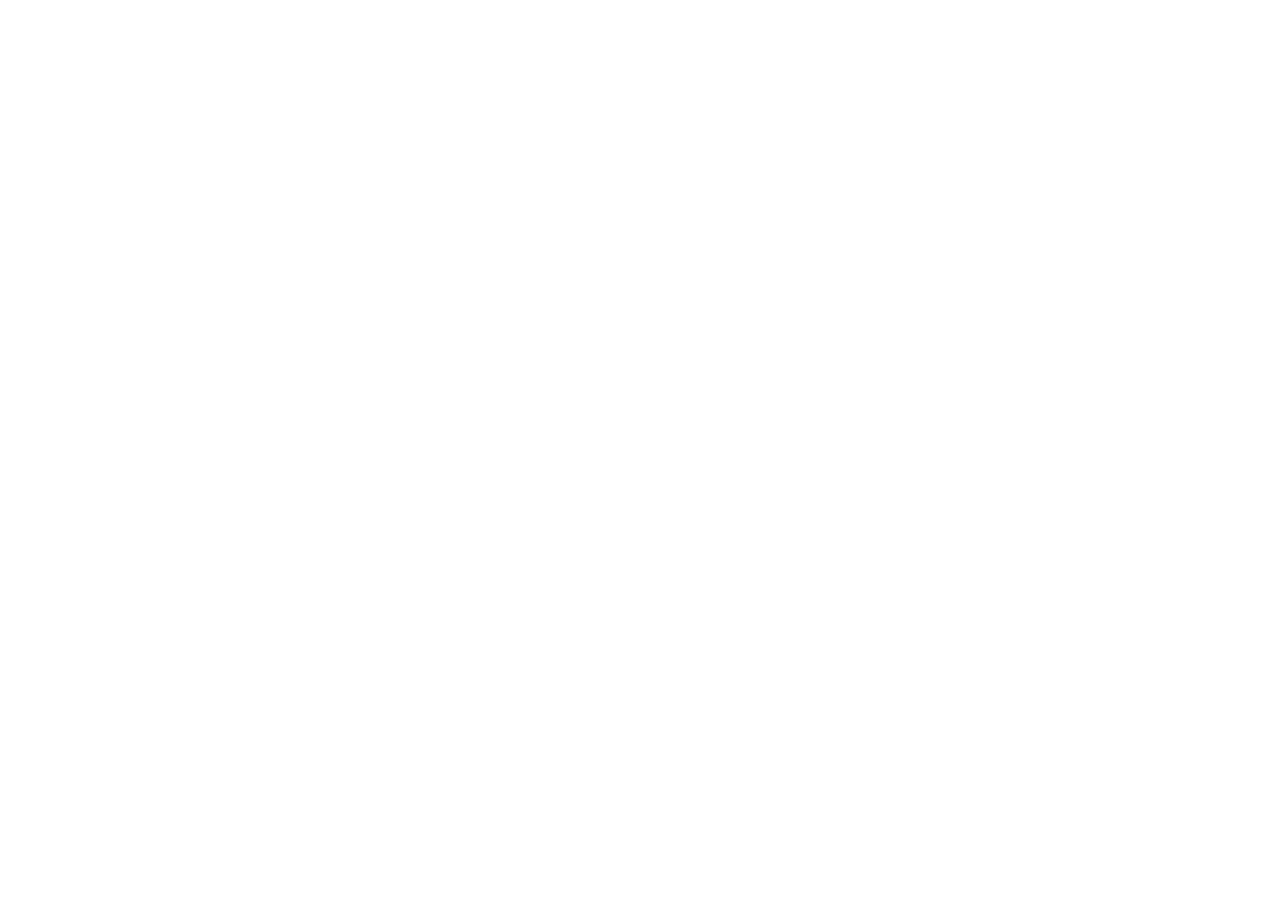
==== index.html @ 190a4e37 "add project file" ====
<!DOCTYPE html>
<html lang="en">
<head>
    <meta charset="UTF-8">
    <meta http-equiv="X-UA-Compatible" content="IE=edge">
    <meta name="viewport" content="width=device-width, initial-scale=1.0">
    <title>Home Page</title>
</head>
<body>
    
</body>
</html>
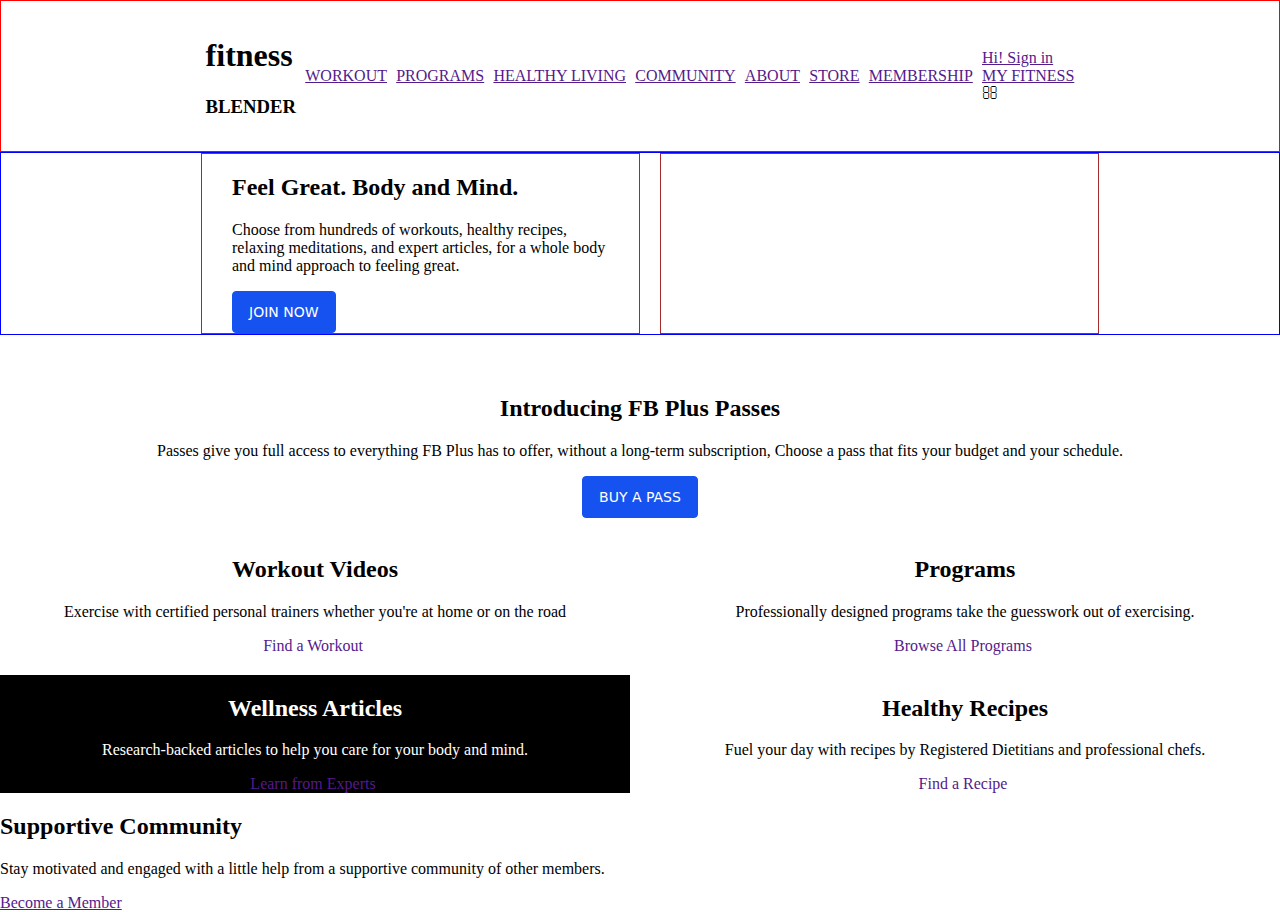
==== commit 75d17613: "Merge pull request #7 from prathmesh49/day2" ====
--- a/index.html
+++ b/index.html
@@ -4,9 +4,115 @@
     <meta charset="UTF-8">
     <meta http-equiv="X-UA-Compatible" content="IE=edge">
     <meta name="viewport" content="width=device-width, initial-scale=1.0">
-    <title>Home Page</title>
+    <title>Document</title>
+    <link rel="stylesheet" href="./Styles/all.css">
+
+    <link rel="stylesheet" href="./Styles/navbar.css">
+    <link rel="stylesheet" href="./Styles/index.css">
+    
 </head>
 <body>
-    
+    <!-- navigation bar  -->
+    <div id="navbar">
+        <div id="brand-heading">
+            <h1>fitness</h1>
+            <h3>BLENDER</h3>
+        </div>
+        <div> <a href="">WORKOUT</a></div>
+        <div> <a href="">PROGRAMS</a></div>
+        <div> <a href="">HEALTHY LIVING</a></div>
+        <div> <a href="">COMMUNITY</a></div>
+        <div> <a href="">ABOUT</a></div>
+        <div> <a href="">STORE</a></div>
+        <div> <a href="">MEMBERSHIP</a></div>
+        <div>
+            <div> 
+                <a href="">Hi! Sign in</a> <br>
+                <a href="">MY FITNESS</a>
+            </div>
+            <div>
+                <i class="fa-regular fa-magnifying-glass"></i>
+            </div>
+        </div>
+        
+    </div>
+    <!-- discription bar -->
+
+    <!-- join banner -->
+    <div id="join-banner">
+        <div>
+            <h2>Feel Great.
+                Body and Mind.
+                </h2>
+            <p>Choose from hundreds of workouts, healthy
+                recipes, relaxing meditations, and expert articles, 
+                for a whole body and mind approach to feeling great.
+            </p>
+            <button class="button-26" role="button">JOIN NOW</button>
+        </div>
+        <div>
+            <img src="https://cloudfront.fitnessblender.com/assets/img/homepage/team-1440.webp" alt="">
+        </div>
+
+    </div>
+
+    <!-- fb plus pases    -->
+    <div id="fb-pass">
+        <h2>Introducing FB Plus Passes</h2>
+        <p>Passes give you full access to everything FB Plus has to offer,
+             without a long-term subscription,
+             Choose a pass that fits your budget and your schedule.</p>
+        <div>
+            <button class="button-26">BUY A PASS</button>
+        </div>
+        <div>
+        <img src="https://cloudfront.fitnessblender.com/assets/img/homepage/passes-720.webp" alt="">
+
+        </div>
+    </div>
+
+    <!-- mid cards -->
+    <div id="mid-cards">
+        <div>
+            <h2>Workout Videos</h2>
+            <p>Exercise with certified personal trainers whether you're
+                at home or on the road</p>
+            <a href="">Find a Workout </a>
+            <img src="https://cloudfront.fitnessblender.com/assets/img/homepage/workouts-720.webp" alt="">
+        </div>
+        <div>
+            <h2>Programs</h2>
+            <p>Professionally designed programs take the guesswork
+                out of exercising.
+                </p>
+            <a href="">Browse All Programs</a>
+            <img src="	https://cloudfront.fitnessblender.com/assets/img/homepage/programs-720.webp" alt="">
+        </div>
+        <div id="mid-black">
+            <h2>Wellness Articles</h2>
+            <p>Research-backed articles to help you care for your body and mind.</p>
+            <a href="">Learn from Experts</a>
+            <img src="https://cloudfront.fitnessblender.com/assets/img/homepage/articles-720.webp" alt="">
+        </div>
+        <div >
+            <h2>Healthy Recipes</h2>
+            <p>Fuel your day with recipes by Registered Dietitians and professional chefs.</p>
+            <a href="">Find a Recipe</a>
+            <img src="https://cloudfront.fitnessblender.com/assets/img/homepage/recipes-720.webp" alt="">
+        </div>
+        
+
+    </div>
+    <!-- mid supportive box -->
+    <div id="mid-support">
+        <h2>Supportive Community</h2>
+        <p>Stay motivated and engaged with a little help from a supportive
+            community of other members.
+            </p>
+        <a href="">Become a Member</a>
+        <img src="	https://cloudfront.fitnessblender.com/assets/img/homepage/community-2160.webp" alt="">
+
+    </div>
 </body>
-</html>+</html>
+
--- a/Styles/navbar.css
+++ b/Styles/navbar.css
@@ -0,0 +1,13 @@
+body{
+    margin: 0;
+    padding: 0;
+}
+#navbar{
+    border: 1px solid red;
+    height: 150px;
+    padding-left: 200px;
+    padding-right: 200px;
+    display: flex;
+    justify-content: space-around;
+    align-items: center;
+}--- a/Styles/index.css
+++ b/Styles/index.css
@@ -0,0 +1,100 @@
+/* join banner-------*------* */
+#join-banner{
+    border: 1px solid blue;
+    height: max-content;
+    padding-left: 200px;
+    padding-right: 200px;
+    display: grid;
+    grid-template-columns: repeat(2,50%);
+    gap: 20px;
+        
+
+
+}
+#join-banner>div{
+ padding-left: 30px;
+ padding-right: 30px;
+ border: 1px solid brown;
+}
+img{
+    width: 100%;
+}
+.button-26 {
+    appearance: button;
+    background-color: #1652F0;
+    border: 1px solid #1652F0;
+    border-radius: 4px;
+    box-sizing: border-box;
+    color: #FFFFFF;
+    cursor: pointer;
+    font-family: Graphik,-apple-system,system-ui,"Segoe UI",Roboto,Oxygen,Ubuntu,Cantarell,"Fira Sans","Droid Sans","Helvetica Neue",sans-serif;
+    font-size: 14px;
+    line-height: 1.15;
+    overflow: visible;
+    padding: 12px 16px;
+    position: relative;
+    text-align: center;
+    text-transform: none;
+    transition: all 80ms ease-in-out;
+    user-select: none;
+    -webkit-user-select: none;
+    touch-action: manipulation;
+    width: fit-content;
+  }
+  
+  .button-26:disabled {
+    opacity: .5;
+  }
+  
+  .button-26:focus {
+    outline: 0;
+  }
+  
+  .button-26:hover {
+    background-color: #0A46E4;
+    border-color: #0A46E4;
+  }
+  
+  .button-26:active {
+    background-color: #0039D7;
+    border-color: #0039D7;
+  }
+
+  /* fb plus pases                */
+  #fb-pass>div+div{
+    width: 60%;
+    margin: auto;
+  }
+  #fb-pass>h2{
+    text-align: center;
+  }
+  #fb-pass>p{
+    text-align: center;
+  }
+ 
+  #fb-pass>div{
+    width: max-content;
+    margin: auto;
+  }
+  #fb-pass{
+    padding-top: 40px;
+  }
+  
+  /* mid cards */
+  #mid-cards{
+    display: grid;
+    grid-template-columns: repeat(2,1fr);
+    grid-template-rows: max-content;
+    text-align: center;
+    gap: 20px;
+  }
+  #mid-black{
+    background-color: black;
+    color: #ffff;
+  }
+  #mid-cards>div>a{
+    text-decoration: none;
+  }
+
+  /* mid support */
+  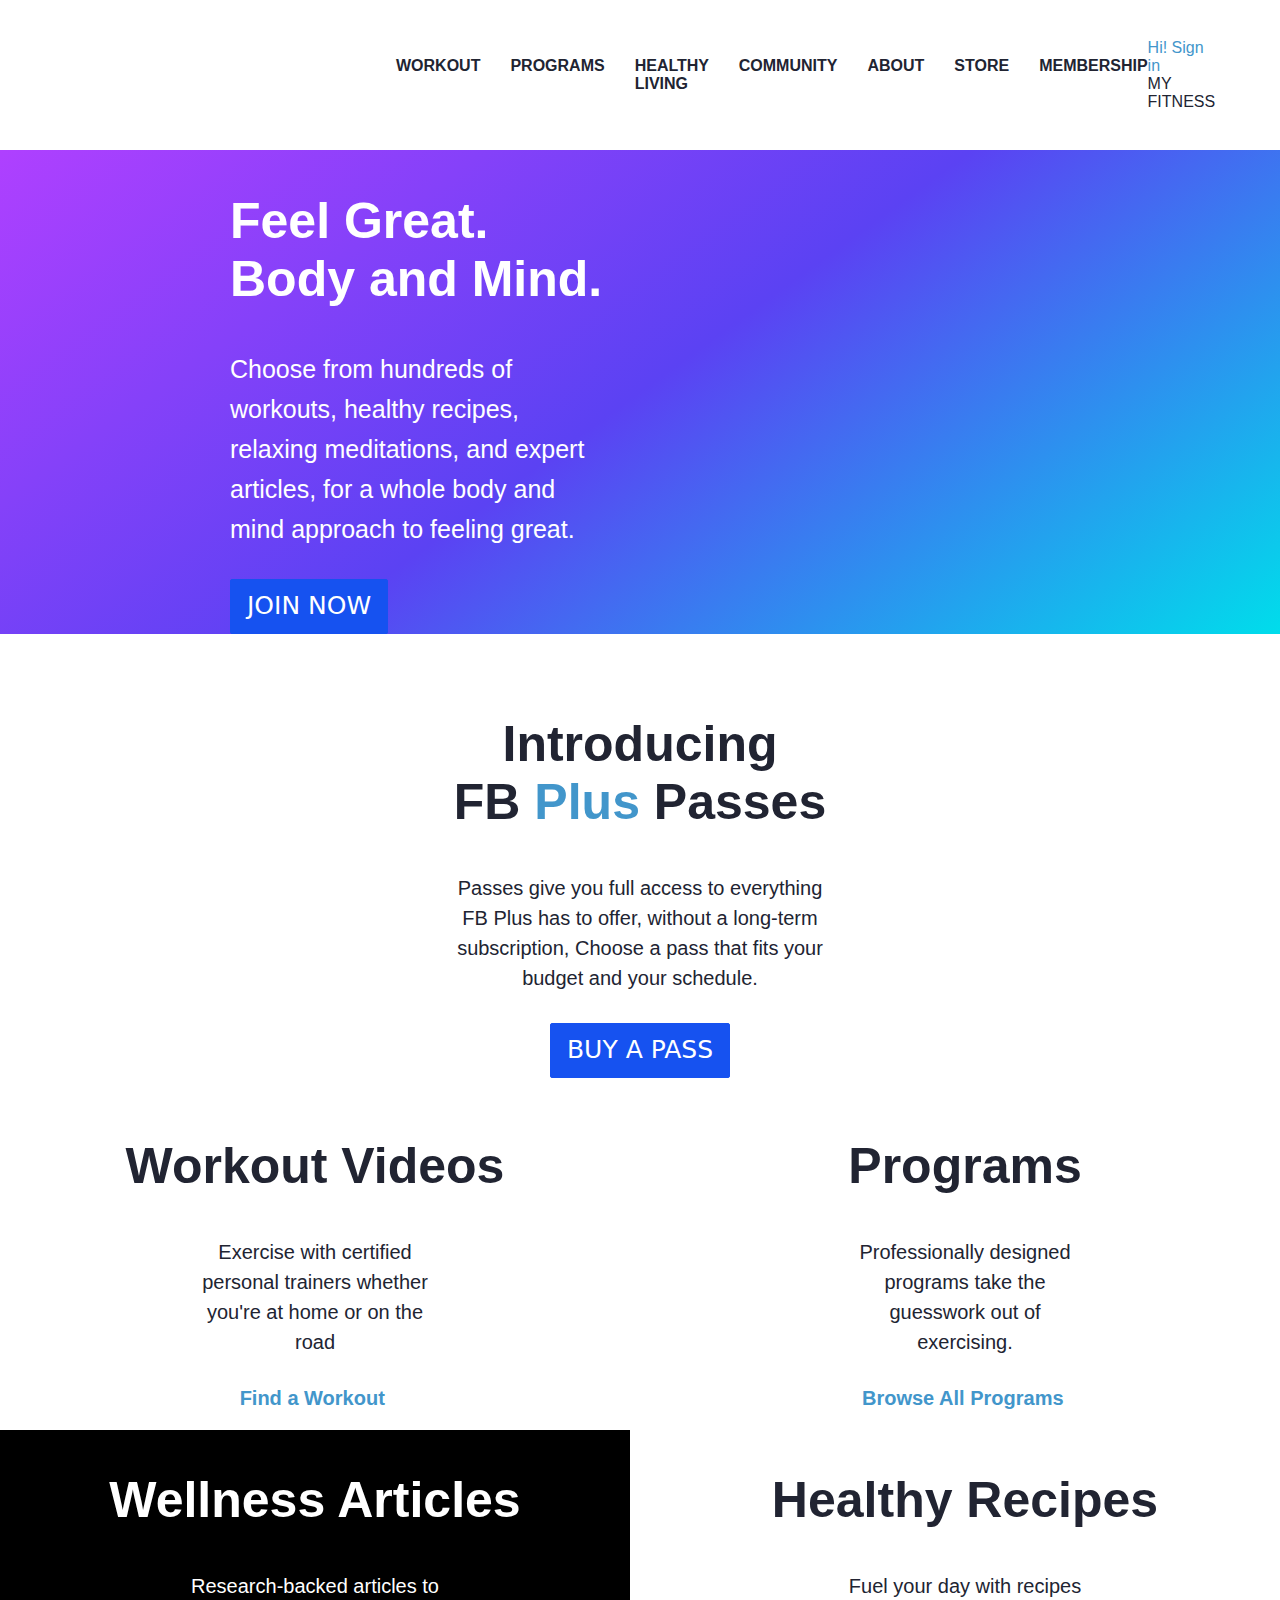
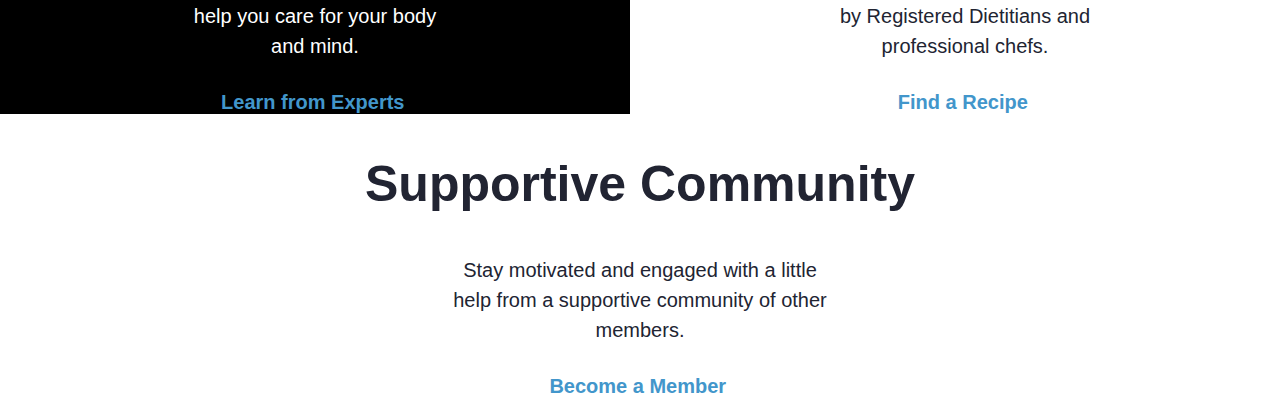
==== commit 7ba939ce: "add into day2" ====
--- a/index.html
+++ b/index.html
@@ -5,60 +5,136 @@
     <meta http-equiv="X-UA-Compatible" content="IE=edge">
     <meta name="viewport" content="width=device-width, initial-scale=1.0">
     <title>Document</title>
-    <link rel="stylesheet" href="./Styles/all.css">
-
+    <script src="https://kit.fontawesome.com/b1dda78bf2.js" crossorigin="anonymous"></script>
     <link rel="stylesheet" href="./Styles/navbar.css">
     <link rel="stylesheet" href="./Styles/index.css">
     
 </head>
 <body>
     <!-- navigation bar  -->
-    <div id="navbar">
-        <div id="brand-heading">
-            <h1>fitness</h1>
-            <h3>BLENDER</h3>
+    <header id="navbar">
+        <div id="brand">
+            <h1>
+                <a href="">fitness blender</a>
+            </h1>
         </div>
-        <div> <a href="">WORKOUT</a></div>
-        <div> <a href="">PROGRAMS</a></div>
-        <div> <a href="">HEALTHY LIVING</a></div>
-        <div> <a href="">COMMUNITY</a></div>
-        <div> <a href="">ABOUT</a></div>
-        <div> <a href="">STORE</a></div>
-        <div> <a href="">MEMBERSHIP</a></div>
-        <div>
-            <div> 
-                <a href="">Hi! Sign in</a> <br>
-                <a href="">MY FITNESS</a>
+        <ul class="">
+            <li><a href="">
+                <span>WORKOUT
+                    <i class="fa-sharp fa-solid fa-caret-down">
+                        
+                    </i>
+                    
+                </span>
+
+            </a>
+                
+            </li>
+            <li><a href="">
+                <span>PROGRAMS
+                    <i class="fa-sharp fa-solid fa-caret-down">
+                        
+                    </i>
+                    
+                </span>
+            </a>
+            </li>
+            <li><a href="">
+                <span>HEALTHY LIVING
+                    <i class="fa-sharp fa-solid fa-caret-down">
+                        
+                    </i>
+                    
+                </span>
+            </a>
+            </li>
+            <li><a href="">
+                <span>COMMUNITY
+                    <i class="fa-sharp fa-solid fa-caret-down">
+                        
+                    </i>
+                    
+                </span>
+            </a>
+            </li>
+            <li><a href="">
+                <span>ABOUT
+                    <i class="fa-sharp fa-solid fa-caret-down">
+                        
+                    </i>
+                    
+                </span>
+            </a>
+            </li>
+            <li><a href="">
+                <span>STORE
+                    <i class="fa-sharp fa-solid fa-caret-down">
+                        
+                    </i>
+                    
+                </span>
+            </a>
+            </li>
+            <li><a href="">
+                <span>MEMBERSHIP
+                    <i class="fa-sharp fa-solid fa-caret-down">
+                        
+                    </i>
+                    
+                </span>
+            </a>
+            </li>
+        </ul>
+
+        <div id="menu-controls">
+            <div class="signin">
+                <span class="hi-text">Hi! Sign in</span>
+                <span>MY FITNESS</span>
             </div>
-            <div>
-                <i class="fa-regular fa-magnifying-glass"></i>
+            <div class="search">
+                <a href="">
+                    <span>
+                        <i class="fa-sharp fa-solid fa-magnifying-glass"></i>
+                    </span>
+                </a>
             </div>
+            <div class="shop">
+                <a href="">
+                    <span>
+                        <i class="fa-sharp fa-solid fa-bag-shopping"></i> 
+                    </span>
+                </a>
+            </div>
+
         </div>
         
-    </div>
+    </header>
     <!-- discription bar -->
 
     <!-- join banner -->
     <div id="join-banner">
-        <div>
-            <h2>Feel Great.
+        <div id="joinquote" >
+            <h2 id="joinh2">Feel Great.
+                <br>
                 Body and Mind.
                 </h2>
-            <p>Choose from hundreds of workouts, healthy
+            <p id="joinp">Choose from hundreds of workouts, healthy
                 recipes, relaxing meditations, and expert articles, 
                 for a whole body and mind approach to feeling great.
             </p>
             <button class="button-26" role="button">JOIN NOW</button>
         </div>
-        <div>
+        <div class="join-img">
             <img src="https://cloudfront.fitnessblender.com/assets/img/homepage/team-1440.webp" alt="">
         </div>
 
     </div>
 
     <!-- fb plus pases    -->
-    <div id="fb-pass">
-        <h2>Introducing FB Plus Passes</h2>
+    <div class="fb-pass">
+        <h2>Introducing 
+            <br>
+            <span id="fb">FB</span> <span id="plus">Plus</span> Passes</h2>
         <p>Passes give you full access to everything FB Plus has to offer,
              without a long-term subscription,
              Choose a pass that fits your budget and your schedule.</p>
@@ -104,12 +180,12 @@
 
     </div>
     <!-- mid supportive box -->
-    <div id="mid-support">
+    <div class="mid-support">
         <h2>Supportive Community</h2>
         <p>Stay motivated and engaged with a little help from a supportive
             community of other members.
             </p>
-        <a href="">Become a Member</a>
+        <a id="mida" href="">Become a Member</a>
         <img src="	https://cloudfront.fitnessblender.com/assets/img/homepage/community-2160.webp" alt="">
 
     </div>
--- a/Styles/navbar.css
+++ b/Styles/navbar.css
@@ -1,13 +1,52 @@
 body{
     margin: 0;
+    color: #212432;
+    word-wrap: break-word;
     padding: 0;
+    font-family:"Maison Neue","Helvetica Neue",Helvetica,Arial,"Lucida Grande",sans-serif;
+
 }
 #navbar{
-    border: 1px solid red;
     height: 150px;
     padding-left: 200px;
     padding-right: 200px;
     display: flex;
     justify-content: space-around;
     align-items: center;
+    position: sticky;
+}
+#sign-up{
+    display: flex;
+    justify-content: space-around;
+}
+ul{
+    list-style: none;
+    display: flex;
+    gap: 30px;
+}
+a{
+    text-decoration: none;
+    color: #212432;
+    font-weight: bold;
+}
+#menu-controls{
+    display: flex;
+    gap: 20px;
+    align-items: center;
+}
+.signin>span{
+    display: block;
+}
+#brand >h1 a {
+  background-image: url(https://cloudfront.fitnessblender.com/assets/img/logos/fb-logo.svg);
+  width: 156px;
+  height: 45px;
+  display: block;
+  overflow-y: hidden;
+  overflow-x: hidden;
+  text-indent: -9999px;
+
+}
+.hi-text{
+    color: #4296CB;
 }--- a/Styles/index.css
+++ b/Styles/index.css
@@ -1,20 +1,36 @@
+
 /* join banner-------*------* */
 #join-banner{
-    border: 1px solid blue;
     height: max-content;
     padding-left: 200px;
     padding-right: 200px;
     display: grid;
     grid-template-columns: repeat(2,50%);
     gap: 20px;
-        
-
+    align-items: center;
+    background-image: linear-gradient(144deg,#AF40FF, #5B42F3 50%,#00DDEB);
+    color: white;
 
 }
+#joinh2{
+    text-align: left;
+}
+#joinp{
+    font-size: 45px;
+    font-family:"Maison Neue","Helvetica Neue",Helvetica,Arial,"Lucida Grande",sans-serif;
+    width: 100%;
+    text-align: left;
+}
+#joinquote>p{
+    font-size: 25px;
+    font-family:"Maison Neue","Helvetica Neue",Helvetica,Arial,"Lucida Grande",sans-serif;
+    line-height: 40px;
+}
+
 #join-banner>div{
  padding-left: 30px;
  padding-right: 30px;
- border: 1px solid brown;
+ 
 }
 img{
     width: 100%;
@@ -23,12 +39,12 @@
     appearance: button;
     background-color: #1652F0;
     border: 1px solid #1652F0;
-    border-radius: 4px;
+    border-radius: 2px;
     box-sizing: border-box;
     color: #FFFFFF;
     cursor: pointer;
     font-family: Graphik,-apple-system,system-ui,"Segoe UI",Roboto,Oxygen,Ubuntu,Cantarell,"Fira Sans","Droid Sans","Helvetica Neue",sans-serif;
-    font-size: 14px;
+    font-size: 25px;
     line-height: 1.15;
     overflow: visible;
     padding: 12px 16px;
@@ -61,23 +77,41 @@
   }
 
   /* fb plus pases                */
-  #fb-pass>div+div{
+  #fb{
+    color: #212432;
+    font-weight: bolder;
+  }
+  #plus{
+    color: #4296cb;
+    font-weight: bolder;
+
+  }
+  .fb-pass>div+div{
     width: 60%;
     margin: auto;
+    
   }
-  #fb-pass>h2{
+  h2{
     text-align: center;
+    font-size: 50px;
   }
-  #fb-pass>p{
+  p{
     text-align: center;
+    font-size: 20px;
+    width: 30%;
+    margin: auto;
+    line-height: 30px;
+    margin-bottom: 30px;
   }
  
-  #fb-pass>div{
+  .fb-pass>div{
     width: max-content;
     margin: auto;
   }
-  #fb-pass{
+  .fb-pass{
     padding-top: 40px;
+    color: #212432;
+    font-weight: 100px;
   }
   
   /* mid cards */
@@ -95,6 +129,25 @@
   #mid-cards>div>a{
     text-decoration: none;
   }
+  #mid-cards>div>h2{
+    font-size: 50px;
+  }
+  #mid-cards>div>p{
+    font-size: 20px;
+    width: 40%;
+    margin: auto;
+    margin-bottom: 30px;
+  }
+  #mid-cards>div>a{
+    font-size: 20px;
+    color: #4296CB;
 
+  }
   /* mid support */
-  + .mid-support{
+    text-align: center;
+ }
+ .mid-support>a{
+    color: #4296CB;
+    font-size: 20px;
+ }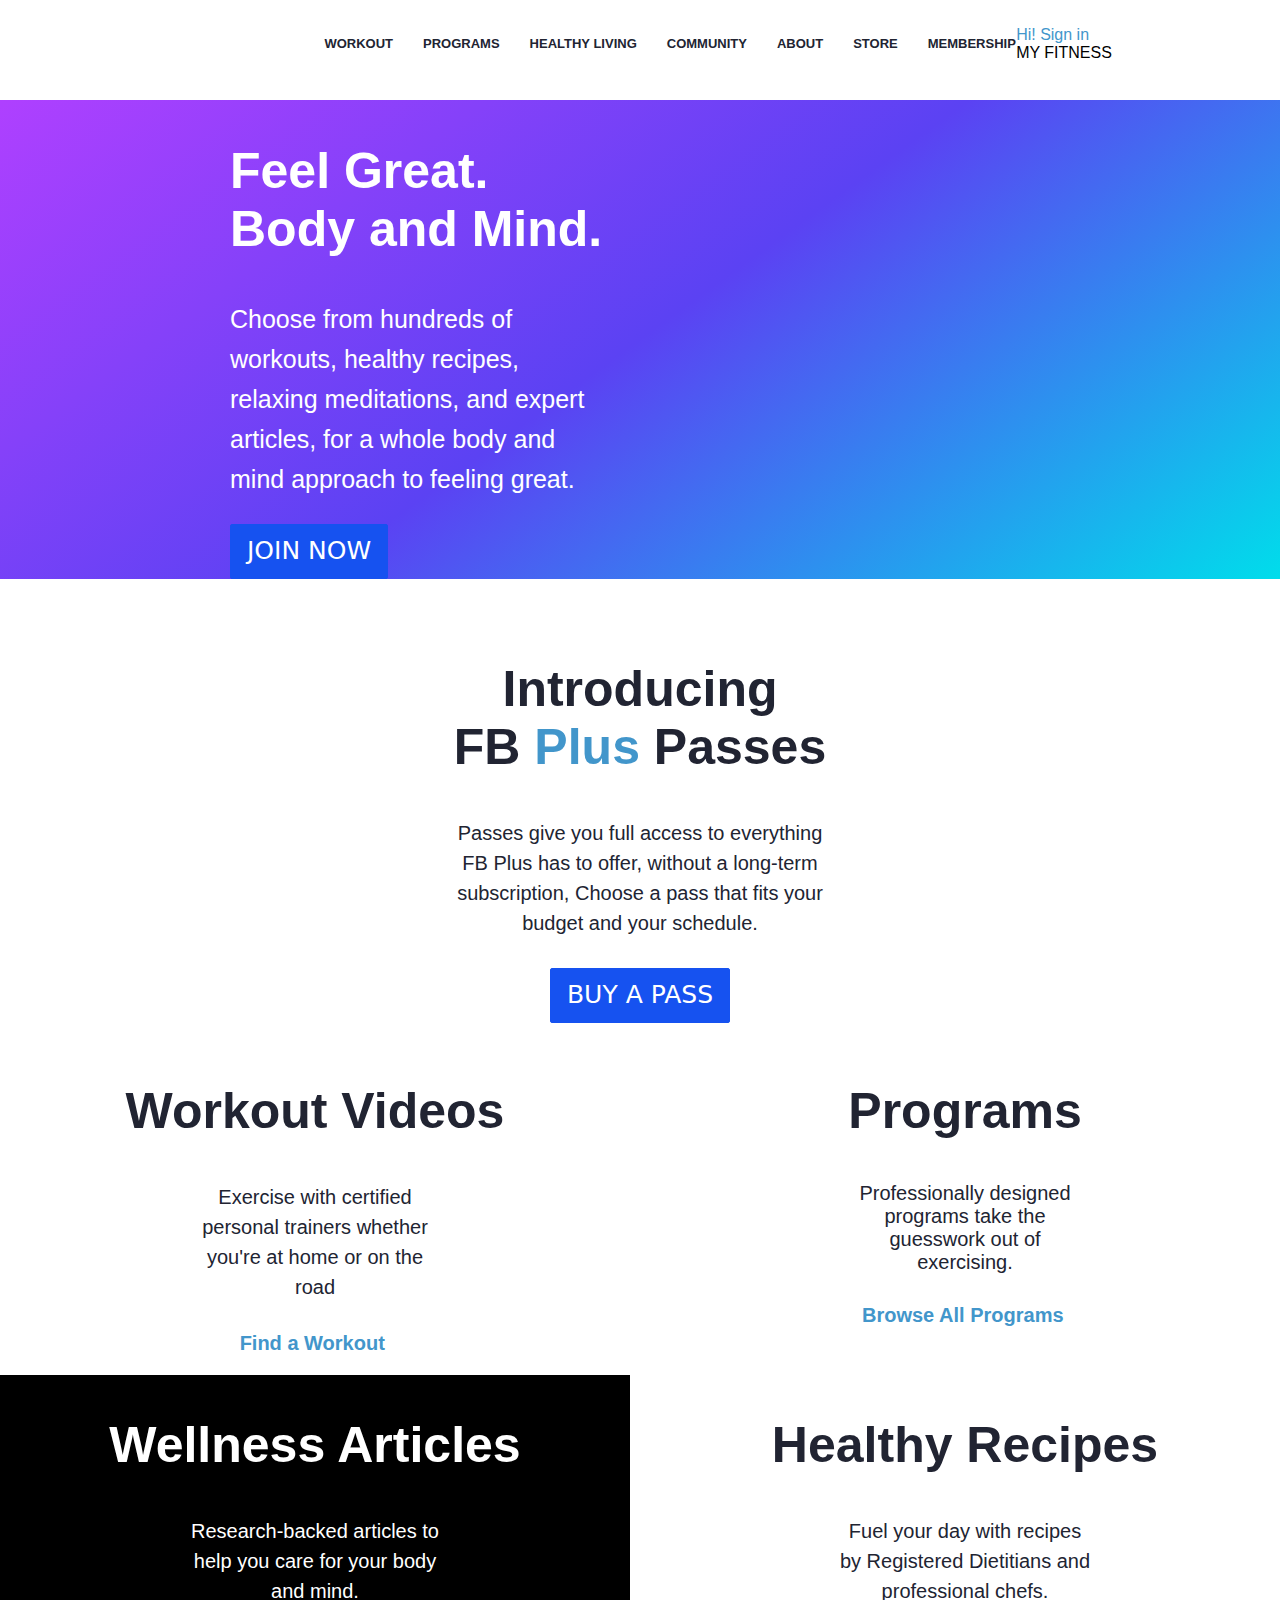
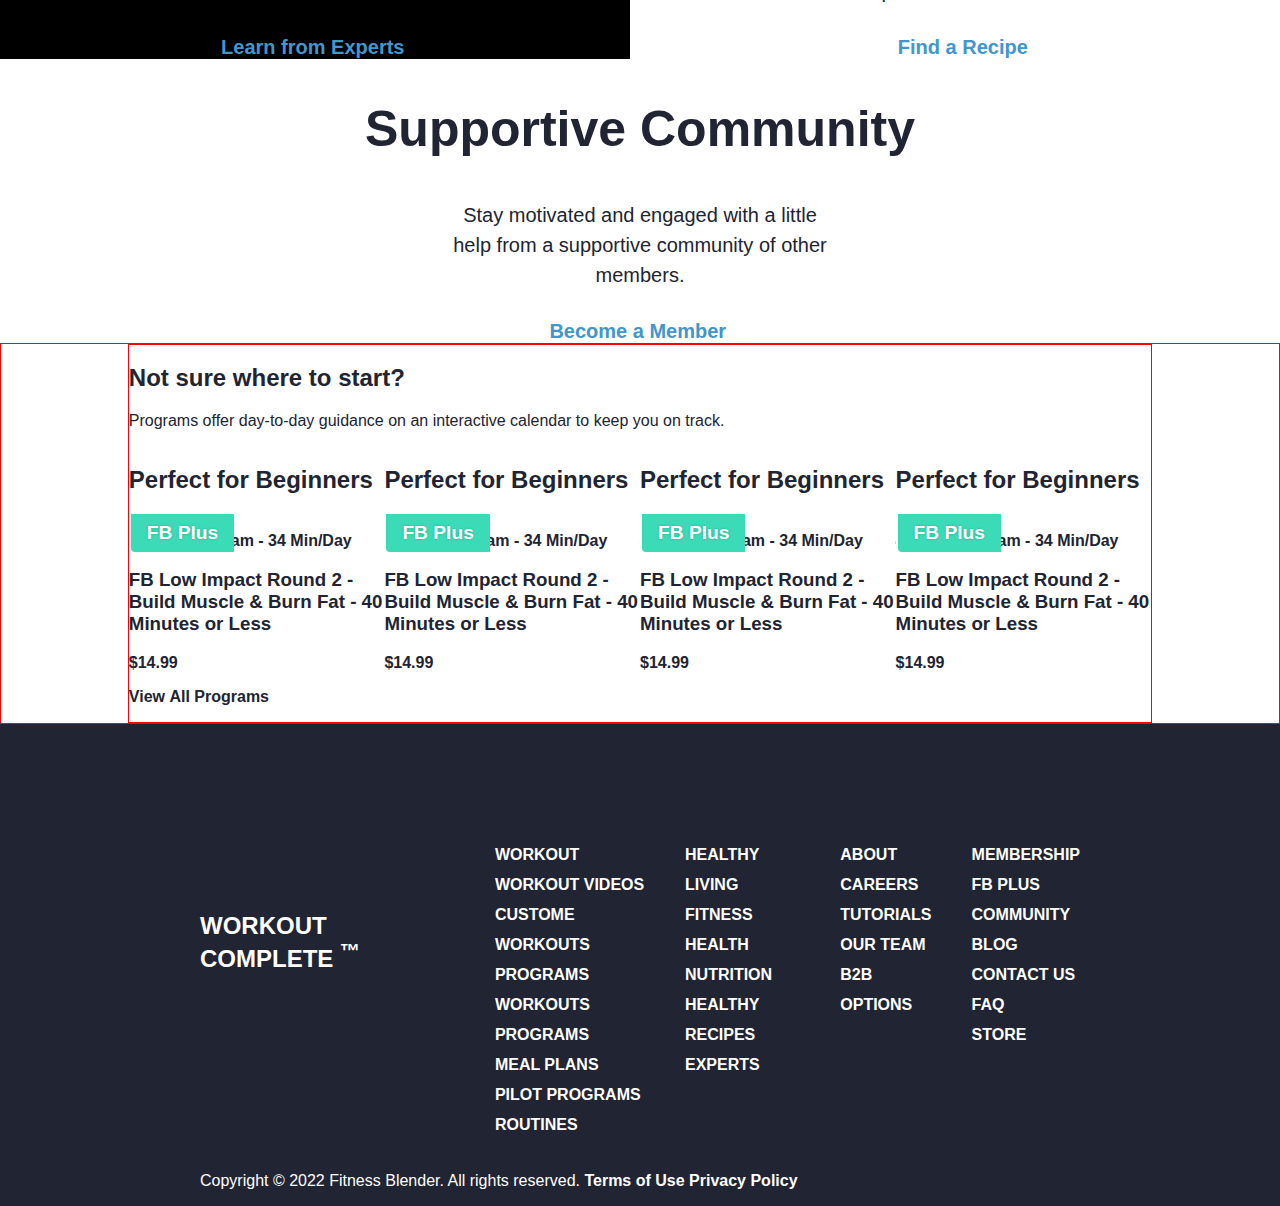
==== commit e9f5d980: "add into day3 branch" ====
--- a/index.html
+++ b/index.html
@@ -8,109 +8,88 @@
     <script src="https://kit.fontawesome.com/b1dda78bf2.js" crossorigin="anonymous"></script>
     <link rel="stylesheet" href="./Styles/navbar.css">
     <link rel="stylesheet" href="./Styles/index.css">
+    <link rel="stylesheet" href="./Styles/footer.css">
+    <script src="./Scripts/index.js"></script>
+</head>
+<body onScroll="myFunction()">
+   
+    <!-- navigation bar  -->
+    <header id="navbar" class="sticky">
+        <div class="nav_bar">
+            <div id="brand">
+                <h1>
+                    <a href="">fitness blender</a>
+                </h1>
+            </div>
+            <ul class="nav_list">
+                <li><a class="flecs" href="">
+                    <span>WORKOUT 
+                    <i class="fa-sharp fa-solid fa-caret-down"></i>
+
+                    </span>
+
+                </a>
+                    
+                </li>
+                <li><a class="flecs" href="">
+                    <span>PROGRAMS</span>
+                    <i class="fa-sharp fa-solid fa-caret-down"></i>
+
+                </a>
+                </li>
+                <li><a class="flecs" href="">
+                    <span>HEALTHY LIVING</span>
+                    <i class="fa-sharp fa-solid fa-caret-down"></i>
+                </a>
+                </li>
+                <li><a class="flecs" href="">
+                    <span>COMMUNITY</span>
+                    <i class="fa-sharp fa-solid fa-caret-down"></i>
+                </a>
+                </li>
+                <li><a class="flecs" href="">
+                    <span>ABOUT</span>
+                    <i class="fa-sharp fa-solid fa-caret-down"></i>
+                   </a>
+                </li>
+                <li><a class="flecs" href="">
+                    <span>STORE </span>
+                  <i class="fa-sharp fa-solid fa-caret-down"></i>
+                   </a>
+                </li>
+                <li><a class="flecs" href="">
+                    <span>MEMBERSHIP</span>
+                    <i class="fa-sharp fa-solid fa-caret-down"></i>
+                  </a>
+                </li>
+            </ul>
     
-</head>
-<body>
-    <!-- navigation bar  -->
-    <header id="navbar">
-        <div id="brand">
-            <h1>
-                <a href="">fitness blender</a>
-            </h1>
-        </div>
-        <ul class="">
-            <li><a href="">
-                <span>WORKOUT
-                    <i class="fa-sharp fa-solid fa-caret-down">
-                        
-                    </i>
-                    
-                </span>
-
-            </a>
-                
-            </li>
-            <li><a href="">
-                <span>PROGRAMS
-                    <i class="fa-sharp fa-solid fa-caret-down">
-                        
-                    </i>
-                    
-                </span>
-            </a>
-            </li>
-            <li><a href="">
-                <span>HEALTHY LIVING
-                    <i class="fa-sharp fa-solid fa-caret-down">
-                        
-                    </i>
-                    
-                </span>
-            </a>
-            </li>
-            <li><a href="">
-                <span>COMMUNITY
-                    <i class="fa-sharp fa-solid fa-caret-down">
-                        
-                    </i>
-                    
-                </span>
-            </a>
-            </li>
-            <li><a href="">
-                <span>ABOUT
-                    <i class="fa-sharp fa-solid fa-caret-down">
-                        
-                    </i>
-                    
-                </span>
-            </a>
-            </li>
-            <li><a href="">
-                <span>STORE
-                    <i class="fa-sharp fa-solid fa-caret-down">
-                        
-                    </i>
-                    
-                </span>
-            </a>
-            </li>
-            <li><a href="">
-                <span>MEMBERSHIP
-                    <i class="fa-sharp fa-solid fa-caret-down">
-                        
-                    </i>
-                    
-                </span>
-            </a>
-            </li>
-        </ul>
-
-        <div id="menu-controls">
-            <div class="signin">
-                <span class="hi-text">Hi! Sign in</span>
-                <span>MY FITNESS</span>
+            <div id="menu-controls">
+                <div class="signin">
+                    <span class="hi-text">Hi! Sign in</span>
+                    <span>MY FITNESS</span>
+                </div>
+                <div class="search">
+                    <a href="">
+                        <span>
+                            <i class="fa-sharp fa-solid fa-magnifying-glass"></i>
+                        </span>
+                    </a>
+                </div>
+                <div class="shop">
+                    <a href="">
+                        <span>
+                            <i class="fa-sharp fa-solid fa-bag-shopping"></i> 
+                        </span>
+                    </a>
+                </div>
+    
             </div>
-            <div class="search">
-                <a href="">
-                    <span>
-                        <i class="fa-sharp fa-solid fa-magnifying-glass"></i>
-                    </span>
-                </a>
-            </div>
-            <div class="shop">
-                <a href="">
-                    <span>
-                        <i class="fa-sharp fa-solid fa-bag-shopping"></i> 
-                    </span>
-                </a>
-            </div>
-
         </div>
         
     </header>
     <!-- discription bar -->
-
+    <div class="content">
     <!-- join banner -->
     <div id="join-banner">
         <div id="joinquote" >
@@ -132,10 +111,10 @@
 
     <!-- fb plus pases    -->
     <div class="fb-pass">
-        <h2>Introducing 
+        <h2 class="highlight-h2">Introducing 
             <br>
             <span id="fb">FB</span> <span id="plus">Plus</span> Passes</h2>
-        <p>Passes give you full access to everything FB Plus has to offer,
+        <p class="highlight-p">Passes give you full access to everything FB Plus has to offer,
              without a long-term subscription,
              Choose a pass that fits your budget and your schedule.</p>
         <div>
@@ -150,29 +129,29 @@
     <!-- mid cards -->
     <div id="mid-cards">
         <div>
-            <h2>Workout Videos</h2>
-            <p>Exercise with certified personal trainers whether you're
+            <h2 class="highlight-h2">Workout Videos</h2>
+            <p class="highlight-p">Exercise with certified personal trainers whether you're
                 at home or on the road</p>
             <a href="">Find a Workout </a>
             <img src="https://cloudfront.fitnessblender.com/assets/img/homepage/workouts-720.webp" alt="">
         </div>
         <div>
-            <h2>Programs</h2>
-            <p>Professionally designed programs take the guesswork
+            <h2 class="highlight-h2">Programs</h2>
+            <p class="highlight-phighlight-p">Professionally designed programs take the guesswork
                 out of exercising.
                 </p>
             <a href="">Browse All Programs</a>
             <img src="	https://cloudfront.fitnessblender.com/assets/img/homepage/programs-720.webp" alt="">
         </div>
         <div id="mid-black">
-            <h2>Wellness Articles</h2>
-            <p>Research-backed articles to help you care for your body and mind.</p>
+            <h2 class="highlight-h2">Wellness Articles</h2>
+            <p class="highlight-p">Research-backed articles to help you care for your body and mind.</p>
             <a href="">Learn from Experts</a>
             <img src="https://cloudfront.fitnessblender.com/assets/img/homepage/articles-720.webp" alt="">
         </div>
         <div >
-            <h2>Healthy Recipes</h2>
-            <p>Fuel your day with recipes by Registered Dietitians and professional chefs.</p>
+            <h2 class="highlight-h2">Healthy Recipes</h2>
+            <p class="highlight-p">Fuel your day with recipes by Registered Dietitians and professional chefs.</p>
             <a href="">Find a Recipe</a>
             <img src="https://cloudfront.fitnessblender.com/assets/img/homepage/recipes-720.webp" alt="">
         </div>
@@ -181,14 +160,285 @@
     </div>
     <!-- mid supportive box -->
     <div class="mid-support">
-        <h2>Supportive Community</h2>
-        <p>Stay motivated and engaged with a little help from a supportive
+        <h2 class="highlight-h2">Supportive Community</h2>
+        <p class="highlight-p">Stay motivated and engaged with a little help from a supportive
             community of other members.
             </p>
         <a id="mida" href="">Become a Member</a>
         <img src="	https://cloudfront.fitnessblender.com/assets/img/homepage/community-2160.webp" alt="">
 
     </div>
+
+    <!-- bottom cards -->
+    <section class="bottom-cards-section">
+        <div class="bottom-cards-box">
+            <h2 class="bottom-heading">
+                Not sure where to start?
+            </h2>
+            <p class="bottom-para">
+                Programs offer day-to-day guidance on an interactive calendar to keep you on track.
+            </p>
+            <div class="bottom-cards">
+                <div class="card">
+                    <h2 class="catogary">Perfect for Beginners</h2>
+                   <div class="containt-items">
+                    <a class="contents" href="">
+                    <div class="exclusive-item">FB Plus</div>
+                        <div class="content-info">
+                            <div class="content-thumnail">
+                                <img src="https://d18zdz9g6n5za7.cloudfront.net/plan/320/320-o_31_fb-low-impact-round-2-fat-loss-program-40-minutes-or-less.jpg" alt="">
+                            </div>
+                            <div class="content-details">
+                                <span class="eyebrow">
+                                    4 Week Program
+                                     - 34 Min/Day</span>
+                                     <h3 class="">
+                                        FB Low Impact Round 2 - Build Muscle &amp; Burn Fat - 40 Minutes or Less
+                                                </h3>
+                            </div>
+                            <div class="content-action">
+                                <span class="price">
+                                    $14.99
+                                </span>
+                            </div>
+
+                        </div>
+                    </a>
+                    <div></div>
+                   </div>
+                </div>
+                <div class="card">
+                    <h2 class="catogary">Perfect for Beginners</h2>
+                    <div class="containt-items">
+                     <a class="contents" href="">
+                     <div class="exclusive-item">FB Plus</div>
+                         <div class="content-info">
+                             <div class="content-thumnail">
+                                 <img src="https://d18zdz9g6n5za7.cloudfront.net/plan/320/320-o_29_4-week-fb-blend-burn-fat-build-muscle-tone-35-or-55-minutes-a-day.jpg" alt="">
+                             </div>
+                             <div class="content-details">
+                                 <span class="eyebrow">
+                                     4 Week Program
+                                      - 34 Min/Day</span>
+                                      <h3 class="">
+                                         FB Low Impact Round 2 - Build Muscle &amp; Burn Fat - 40 Minutes or Less
+                                                 </h3>
+                             </div>
+                             <div class="content-action">
+                                 <span class="price">
+                                     $14.99
+                                 </span>
+                             </div>
+ 
+                         </div>
+                     </a>
+                     <div></div>
+                    </div>
+                </div>
+                <div class="card">
+                    <h2 class="catogary">Perfect for Beginners</h2>
+                    <div class="containt-items">
+                     <a class="contents" href="">
+                     <div class="exclusive-item">FB Plus</div>
+                         <div class="content-info">
+                             <div class="content-thumnail">
+                                 <img src="https://d18zdz9g6n5za7.cloudfront.net/plan/320/320-o_28_fb-30-4-week-fat-loss-program-for-busy-people-round-4.jpg" alt="">
+                             </div>
+                             <div class="content-details">
+                                 <span class="eyebrow">
+                                     4 Week Program
+                                      - 34 Min/Day</span>
+                                      <h3 class="">
+                                         FB Low Impact Round 2 - Build Muscle &amp; Burn Fat - 40 Minutes or Less
+                                                 </h3>
+                             </div>
+                             <div class="content-action">
+                                 <span class="price">
+                                     $14.99
+                                 </span>
+                             </div>
+ 
+                         </div>
+                     </a>
+                     <div></div>
+                    </div>
+                </div>
+                <div class="card">
+                    <h2 class="catogary">Perfect for Beginners</h2>
+                    <div class="containt-items">
+                     <a class="contents" href="">
+                     <div class="exclusive-item">FB Plus</div>
+                         <div class="content-info">
+                             <div class="content-thumnail">
+                                 <img src="https://d18zdz9g6n5za7.cloudfront.net/plan/320/320-o_7_fb-bodyweight-bodyweight-only-fat-loss-program.jpg" alt="">
+                             </div>
+                             <div class="content-details">
+                                 <span class="eyebrow">
+                                     4 Week Program
+                                      - 34 Min/Day</span>
+                                      <h3 class="">
+                                         FB Low Impact Round 2 - Build Muscle &amp; Burn Fat - 40 Minutes or Less
+                                                 </h3>
+                             </div>
+                             <div class="content-action">
+                                 <span class="price">
+                                     $14.99
+                                 </span>
+                             </div>
+ 
+                         </div>
+                     </a>
+                     <div></div>
+                    </div>
+                </div>
+                <p class="all-programs">
+                    <a href="">
+                        View&nbsp;All
+                        <span class="catogary"> Programs</span>
+                    </a>
+                </p>
+            </div>
+        </div>
+
+    </section>
+    <!-- footer  -->
+    <footer id="footer" class="footer_site">
+        <div class="container">
+            <h2 id="dark">
+                <a id="anch" href="">Fitness Blender</a>
+                <p>WORKOUT COMPLETE
+                    <sup>™</sup>
+                </p>
+            </h2>
+            <div class="footer_nav">
+                <ul class="fut_ul">
+                    <li>
+                        <a href="">WORKOUT</a>
+                    </li>
+                    <li>
+                        <a href="">WORKOUT VIDEOS</a>
+                    </li>
+                    <li>
+                        <a href="">CUSTOME WORKOUTS</a>
+                    </li>
+                    <li>
+                        <a href="">PROGRAMS</a>
+                    </li>
+                    <li>
+                        <a href="">WORKOUTS PROGRAMS</a>
+                    </li>
+                    <li>
+                        <a href="">MEAL PLANS</a>
+                    </li>
+                    <li>
+                        <a href="">PILOT PROGRAMS</a>
+                    </li>
+                    <li>
+                        <a href="">ROUTINES</a>
+                    </li>
+                </ul>
+                <ul class="fut_ul">
+                    <li>
+                        <a href="">HEALTHY LIVING</a>
+                    </li>
+                    <li>
+                        <a href="">FITNESS</a>
+                    </li>
+                    <li>
+                        <a href="">HEALTH</a>
+                    </li>
+                    <li>
+                        <a href="">NUTRITION</a>
+                    </li>
+                    <li>
+                        <a href="">HEALTHY RECIPES</a>
+                    </li>
+                    <li>
+                        <a href="">EXPERTS</a>
+                    </li>
+                </ul>
+                <ul class="fut_ul">
+                    <li>
+                        <a href="">ABOUT</a>
+                    </li>
+                    <li>
+                        <a href="">CAREERS</a>
+                    </li>
+                    <li>
+                        <a href="">TUTORIALS</a>
+                    </li>
+                    <li>
+                        <a href="">OUR TEAM</a>
+                    </li>
+                    <li>
+                        <a href="">B2B OPTIONS</a>
+                    </li>
+                </ul>
+                <ul class="fut_ul">
+                    <li>
+                        <a href="">MEMBERSHIP</a>
+                    </li>
+                    <li>
+                        <a href="">FB PLUS</a>
+                    </li>
+                    <li>
+                        <a href="">COMMUNITY</a>
+                    </li>
+                    <li>
+                        <a href="">BLOG</a>
+                    </li>
+                    <li>
+                        <a href="">CONTACT US</a>
+                    </li>
+                    <li>
+                        <a href="">FAQ</a>
+                    </li>
+                    <li>
+                        <a href="">STORE</a>
+                    </li>
+                </ul>
+            </div>
+        </div>
+        <div class="container">
+            <div class="end">
+                <p>
+                    Copyright © 2022 Fitness Blender. All rights reserved.
+                    <a class="anch" href="">Terms of Use</a>
+                    <a class="anch" href="">Privacy Policy</a>
+                </p>
+                <ul class="end_smicons">
+                    <li>
+                        <a class="anch" href="https://www.youtube.com/user/FitnessBlender">
+                            <i class="fa-brands fa-youtube"></i>
+                        </a>
+                       
+                    </li>
+                    <li>
+                        <a class="anch" href="https://www.pinterest.com/FitnessBlender/">
+                            <i class="fa-brands fa-pinterest"></i>
+                        </a>
+                    </li>
+                    <li>
+                        <a class="anch" href="https://www.facebook.com/pages/FitnessBlendercom/151085874942542">
+                            <i class="fa-brands fa-square-facebook"></i>
+                        </a>
+                    </li>
+                    <li>
+                        <a class="anch" href="https://www.instagram.com/fitnessblender/">
+                            <i class="fa-brands fa-square-instagram"></i>
+                        </a>
+                    </li>
+                    <li>
+                        <a class="anch" href="https://twitter.com/FitnessBlender">
+                            <i class="fa-brands fa-twitter"></i>
+                        </a>
+                    </li>
+                </ul>
+            </div>
+        </div>
+
+    </footer>
+    </div>
 </body>
 </html>
 
--- a/Styles/navbar.css
+++ b/Styles/navbar.css
@@ -7,14 +7,32 @@
 
 }
 #navbar{
-    height: 150px;
-    padding-left: 200px;
-    padding-right: 200px;
+    width: 100%;
+    height: 100px;
+    background-color: white;
+    color: black;
+    overflow: visible;
+
+}
+.flecs{
     display: flex;
+    width: max-content;
+    font-size: 13px;
+}
+.nav_bar{
+    width: 80%;
+    margin: auto;
     justify-content: space-around;
+    display: flex;
+    background-color: white;
+    color: black;  
+}
+
+.nav_list{
     align-items: center;
-    position: sticky;
+    justify-content: space-around;
 }
+
 #sign-up{
     display: flex;
     justify-content: space-around;
@@ -37,7 +55,7 @@
 .signin>span{
     display: block;
 }
-#brand >h1 a {
+#brand a {
   background-image: url(https://cloudfront.fitnessblender.com/assets/img/logos/fb-logo.svg);
   width: 156px;
   height: 45px;
@@ -49,4 +67,13 @@
 }
 .hi-text{
     color: #4296CB;
-}+}
+.sticky{
+    position: fixed;
+    top: 0;
+    width: 100%;
+}
+.sticky + .content{
+    padding-top: 100px;
+}
+
--- a/Styles/index.css
+++ b/Styles/index.css
@@ -1,4 +1,17 @@
+/* combi class */
 
+.highlight-h2{
+  text-align: center;
+  font-size: 50px;
+}
+.highlight-p{
+    text-align: center;
+    font-size: 20px;
+    width: 30%;
+    margin: auto;
+    line-height: 30px;
+    margin-bottom: 30px;
+}
 /* join banner-------*------* */
 #join-banner{
     height: max-content;
@@ -14,6 +27,7 @@
 }
 #joinh2{
     text-align: left;
+    font-size: 50px;
 }
 #joinp{
     font-size: 45px;
@@ -36,7 +50,7 @@
     width: 100%;
 }
 .button-26 {
-    appearance: button;
+    
     background-color: #1652F0;
     border: 1px solid #1652F0;
     border-radius: 2px;
@@ -46,11 +60,8 @@
     font-family: Graphik,-apple-system,system-ui,"Segoe UI",Roboto,Oxygen,Ubuntu,Cantarell,"Fira Sans","Droid Sans","Helvetica Neue",sans-serif;
     font-size: 25px;
     line-height: 1.15;
-    overflow: visible;
     padding: 12px 16px;
-    position: relative;
     text-align: center;
-    text-transform: none;
     transition: all 80ms ease-in-out;
     user-select: none;
     -webkit-user-select: none;
@@ -91,18 +102,7 @@
     margin: auto;
     
   }
-  h2{
-    text-align: center;
-    font-size: 50px;
-  }
-  p{
-    text-align: center;
-    font-size: 20px;
-    width: 30%;
-    margin: auto;
-    line-height: 30px;
-    margin-bottom: 30px;
-  }
+
  
   .fb-pass>div{
     width: max-content;
@@ -150,4 +150,40 @@
  .mid-support>a{
     color: #4296CB;
     font-size: 20px;
- }+ }
+
+ /* bottom cards section   */
+
+ .bottom-cards-section{
+  
+  border: 1px solid red;
+ }
+ .bottom-cards-box{
+  width: 80%;
+  border: 1px solid red;
+  height: max-content;
+  margin: auto;
+  
+
+ }
+ .bottom-cards{
+  display: grid;
+  grid-template-columns: repeat(4,1fr);
+  grid-template-rows: max-content;
+ }
+ .exclusive-item{
+  position: absolute;
+  overflow-wrap: normal;
+  /* top: 0;
+  right: 0; */
+  background: #3cdbb8;
+  color: #ffffff;
+  font-weight: bold;
+  font-size: 1.2em;
+  text-shadow: 0px 0px 3px rgb(0 0 0 / 20%);
+  padding: 0.5rem 1rem;
+  border-radius: 0 0 0 6px;
+  border-bottom: 2px solid #ffffff;
+  border-left: 2px solid #ffffff;
+ }
+ 
--- a/Styles/footer.css
+++ b/Styles/footer.css
@@ -0,0 +1,43 @@
+#footer{
+    padding-left: 200px;
+    padding-top: 100px;
+    padding-right: 200px;
+    background-color: #212432;
+    color: white;
+}
+#dark #anch{
+    
+        background-image: url(https://cloudfront.fitnessblender.com/assets/img/logos/fb-logo-dark.svg);
+        width: 156px;
+        height: 45px;
+        display: block;
+        overflow-y: hidden;
+        overflow-x: hidden;
+        text-indent: -9999px;
+      
+      
+}
+.container{
+    display: flex;
+    height: max-content;
+}
+.footer_nav>ul>li>a{
+    color: #fff;
+   
+}
+.fut_ul{
+    /* vertical-align: middle; */
+    display: block;
+    line-height: 30px;
+
+}
+.footer_nav{
+    display: flex;
+}
+.anch{
+    color: #fff;
+}
+.end{
+    display: flex;
+    justify-content: space-between;
+}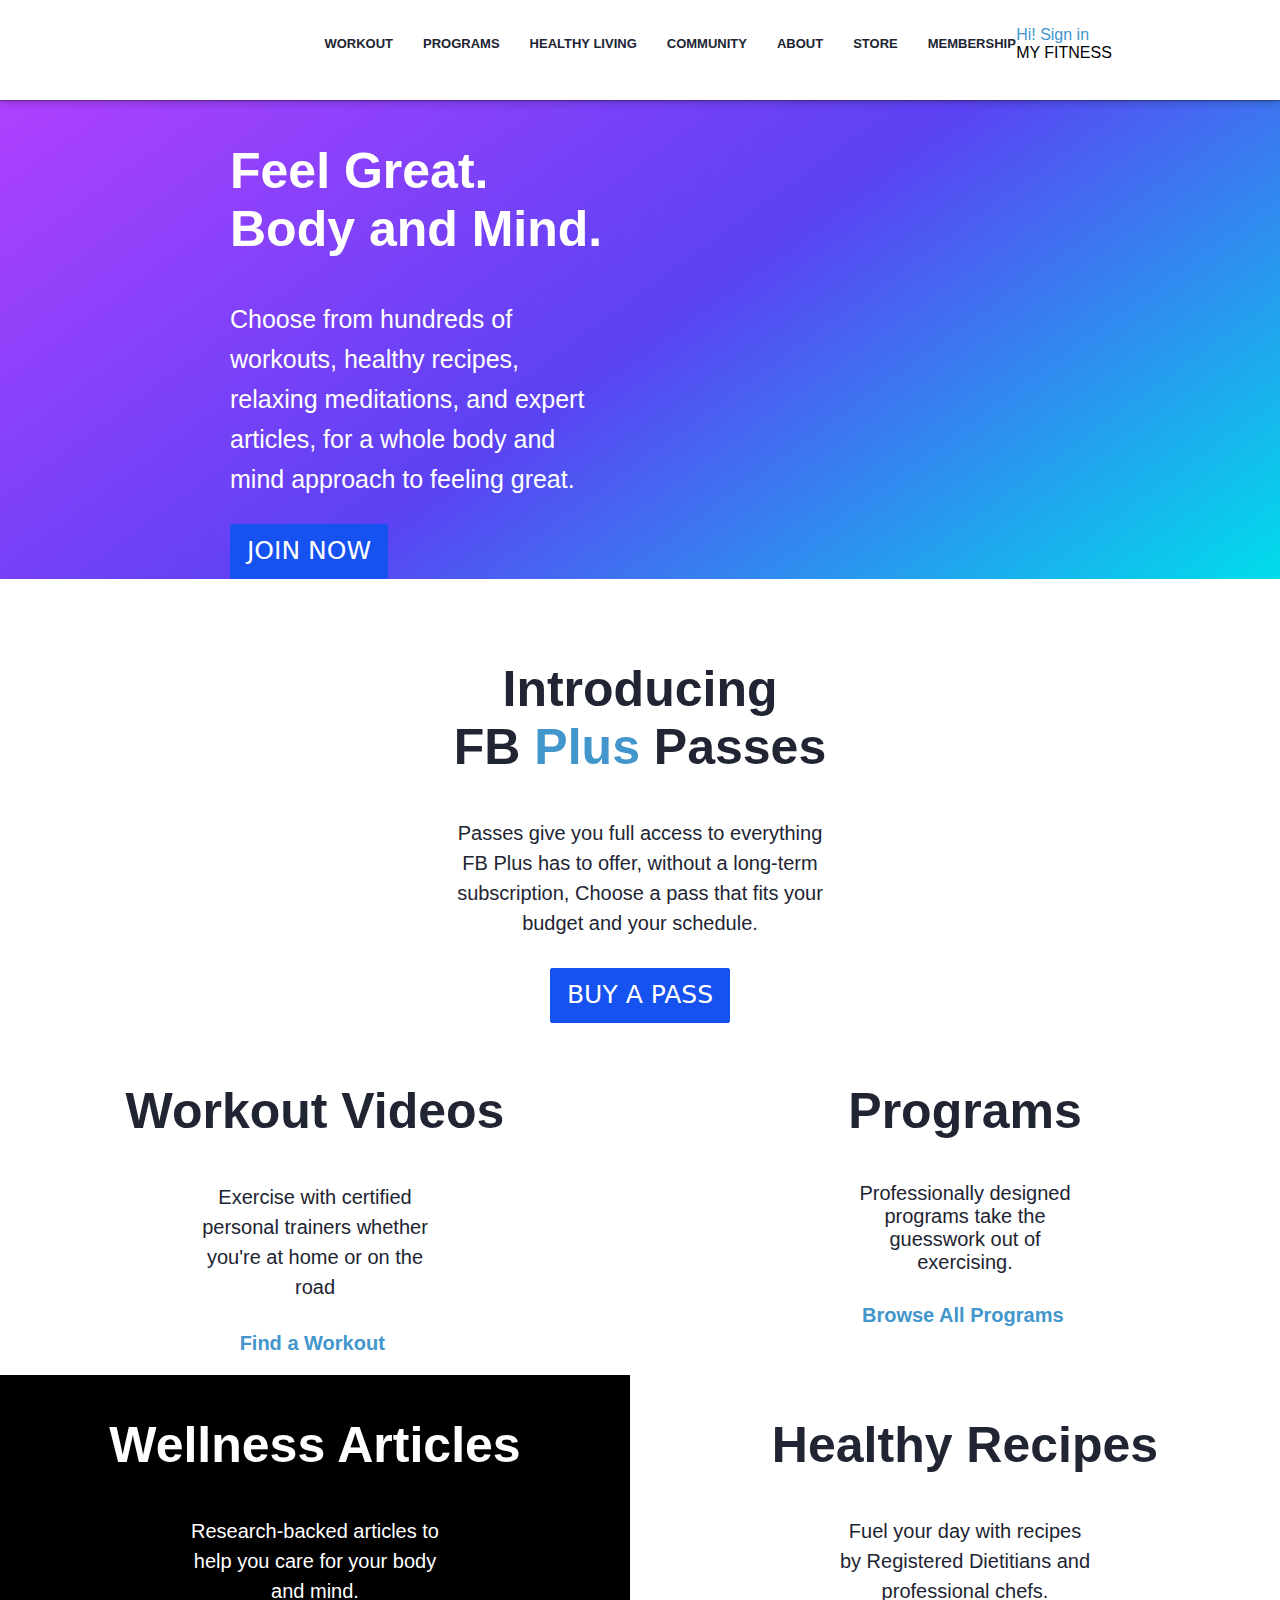
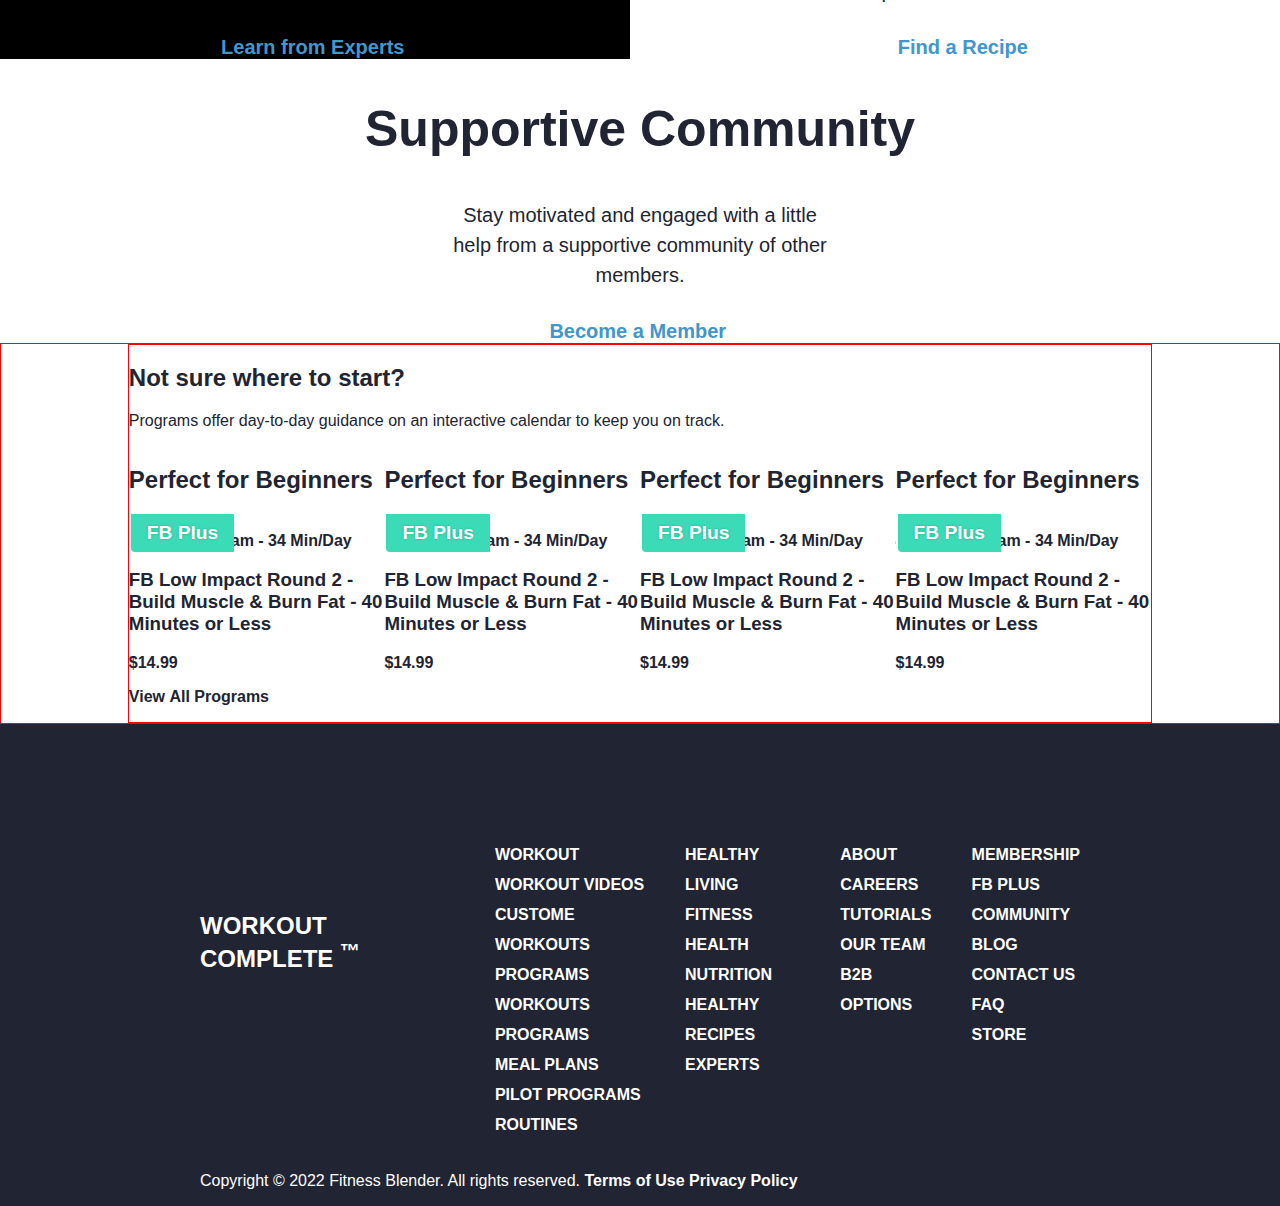
==== commit 6c593455: "Merge pull request #12 from prathmesh49/day4" ====
--- a/index.html
+++ b/index.html
@@ -11,14 +11,14 @@
     <link rel="stylesheet" href="./Styles/footer.css">
     <script src="./Scripts/index.js"></script>
 </head>
-<body onScroll="myFunction()">
+<body>
    
     <!-- navigation bar  -->
     <header id="navbar" class="sticky">
         <div class="nav_bar">
             <div id="brand">
                 <h1>
-                    <a href="">fitness blender</a>
+                    <a href="./index.html">fitness blender</a>
                 </h1>
             </div>
             <ul class="nav_list">
@@ -32,42 +32,52 @@
                     
                 </li>
                 <li><a class="flecs" href="">
-                    <span>PROGRAMS</span>
-                    <i class="fa-sharp fa-solid fa-caret-down"></i>
+                    <span>PROGRAMS 
+                    <i class="fa-sharp fa-solid fa-caret-down"></i>
+
+                    </span>
 
                 </a>
                 </li>
                 <li><a class="flecs" href="">
-                    <span>HEALTHY LIVING</span>
-                    <i class="fa-sharp fa-solid fa-caret-down"></i>
+                    <span>HEALTHY LIVING 
+                    <i class="fa-sharp fa-solid fa-caret-down"></i>
+
+                    </span>
                 </a>
                 </li>
                 <li><a class="flecs" href="">
-                    <span>COMMUNITY</span>
-                    <i class="fa-sharp fa-solid fa-caret-down"></i>
+                    <span>COMMUNITY 
+                    <i class="fa-sharp fa-solid fa-caret-down"></i>
+
+                    </span>
                 </a>
                 </li>
                 <li><a class="flecs" href="">
-                    <span>ABOUT</span>
-                    <i class="fa-sharp fa-solid fa-caret-down"></i>
+                    <span>ABOUT 
+                    <i class="fa-sharp fa-solid fa-caret-down"></i>
+
+                    </span>
                    </a>
                 </li>
                 <li><a class="flecs" href="">
                     <span>STORE </span>
-                  <i class="fa-sharp fa-solid fa-caret-down"></i>
                    </a>
                 </li>
-                <li><a class="flecs" href="">
-                    <span>MEMBERSHIP</span>
-                    <i class="fa-sharp fa-solid fa-caret-down"></i>
+                <li><a class="flecs" href="./join.html">
+                    <span>MEMBERSHIP </span>
                   </a>
                 </li>
             </ul>
     
             <div id="menu-controls">
-                <div class="signin">
+                <div id="signin" onmouseover="myfun()">
                     <span class="hi-text">Hi! Sign in</span>
-                    <span>MY FITNESS</span>
+                    <span>MY FITNESS
+                    <i class="fa-sharp fa-solid fa-caret-down"></i>
+
+                    </span>
+
                 </div>
                 <div class="search">
                     <a href="">
@@ -101,7 +111,10 @@
                 recipes, relaxing meditations, and expert articles, 
                 for a whole body and mind approach to feeling great.
             </p>
+            <a href="./join.html">
             <button class="button-26" role="button">JOIN NOW</button>
+
+            </a>
         </div>
         <div class="join-img">
             <img src="https://cloudfront.fitnessblender.com/assets/img/homepage/team-1440.webp" alt="">
@@ -301,6 +314,7 @@
         </div>
 
     </section>
+</div>
     <!-- footer  -->
     <footer id="footer" class="footer_site">
         <div class="container">
@@ -438,7 +452,7 @@
         </div>
 
     </footer>
-    </div>
+    
 </body>
 </html>
 
--- a/Styles/navbar.css
+++ b/Styles/navbar.css
@@ -12,6 +12,7 @@
     background-color: white;
     color: black;
     overflow: visible;
+    box-shadow: rgba(0, 0, 0, 0.25) 0px 0.0625em 0.0625em, rgba(0, 0, 0, 0.25) 0px 0.125em 0.5em, rgba(255, 255, 255, 0.1) 0px 0px 0px 1px inset;
 
 }
 .flecs{
@@ -52,7 +53,7 @@
     gap: 20px;
     align-items: center;
 }
-.signin>span{
+#signin>span{
     display: block;
 }
 #brand a {
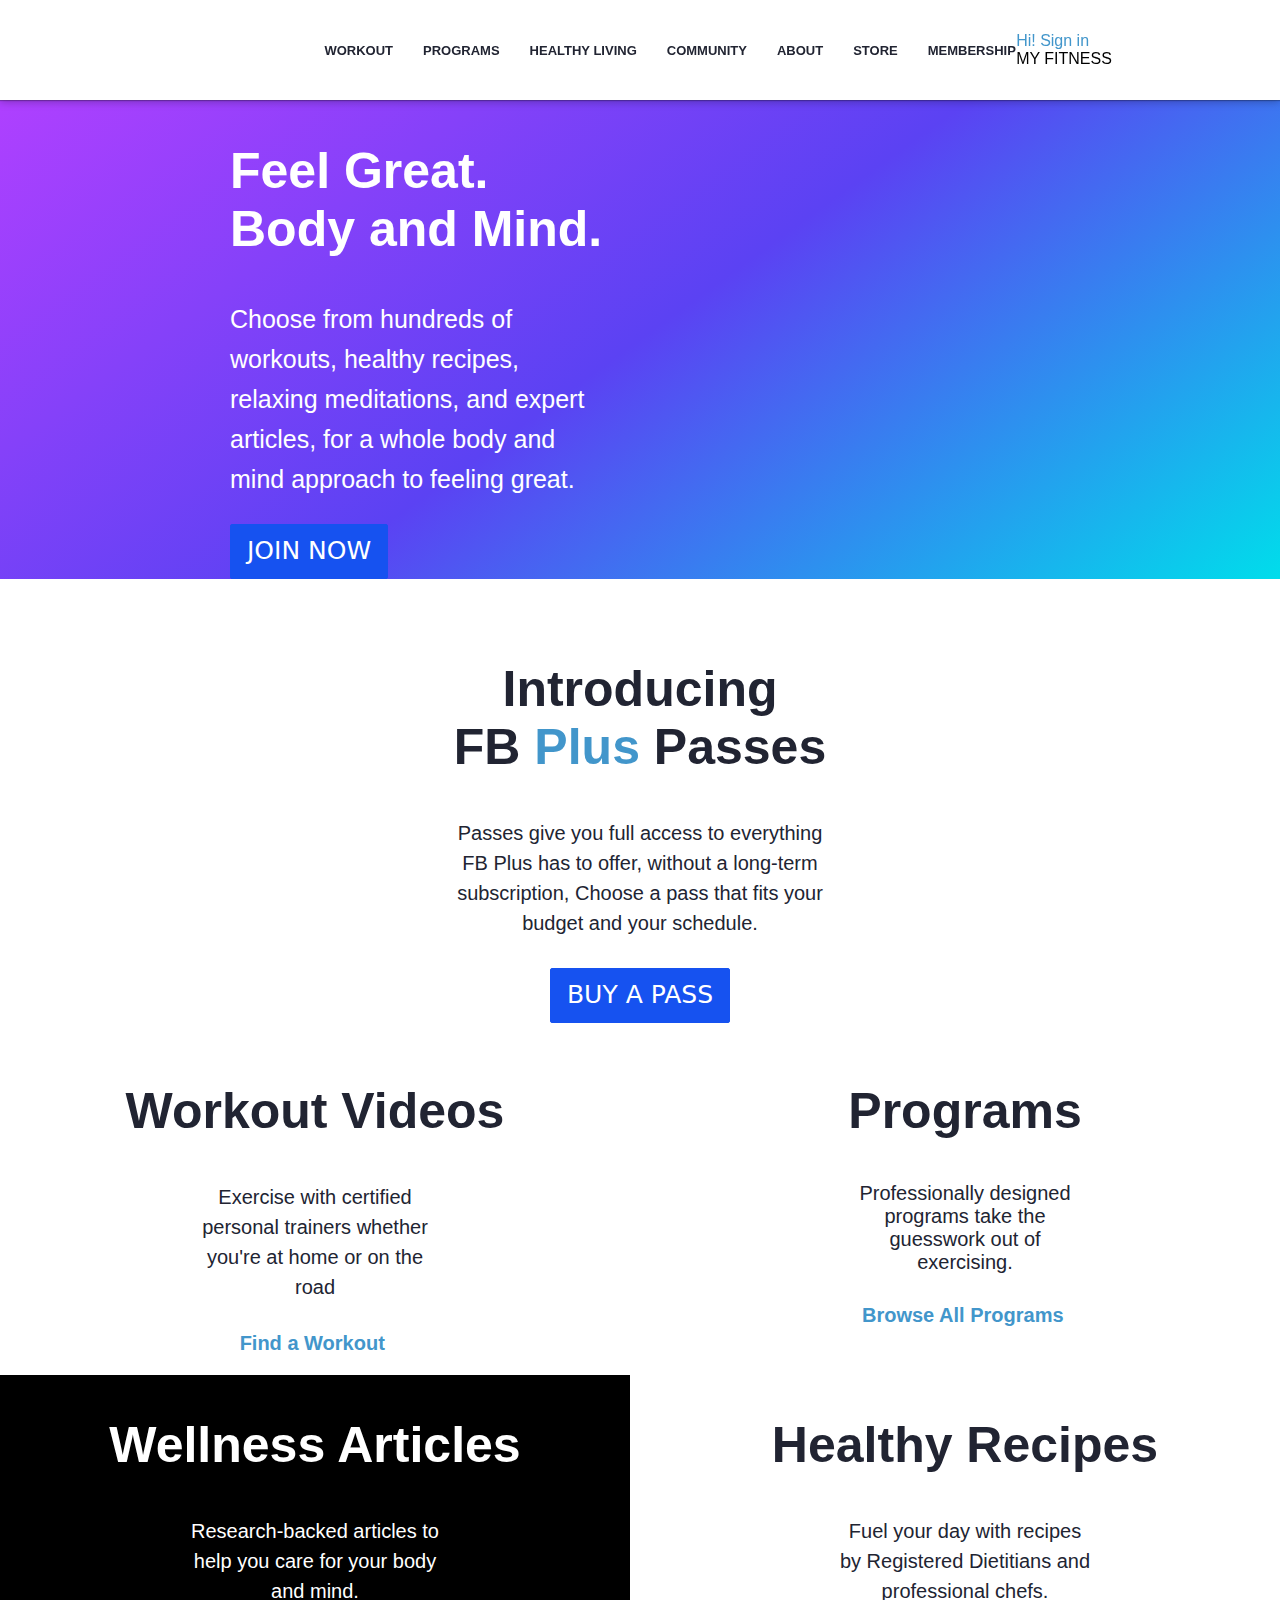
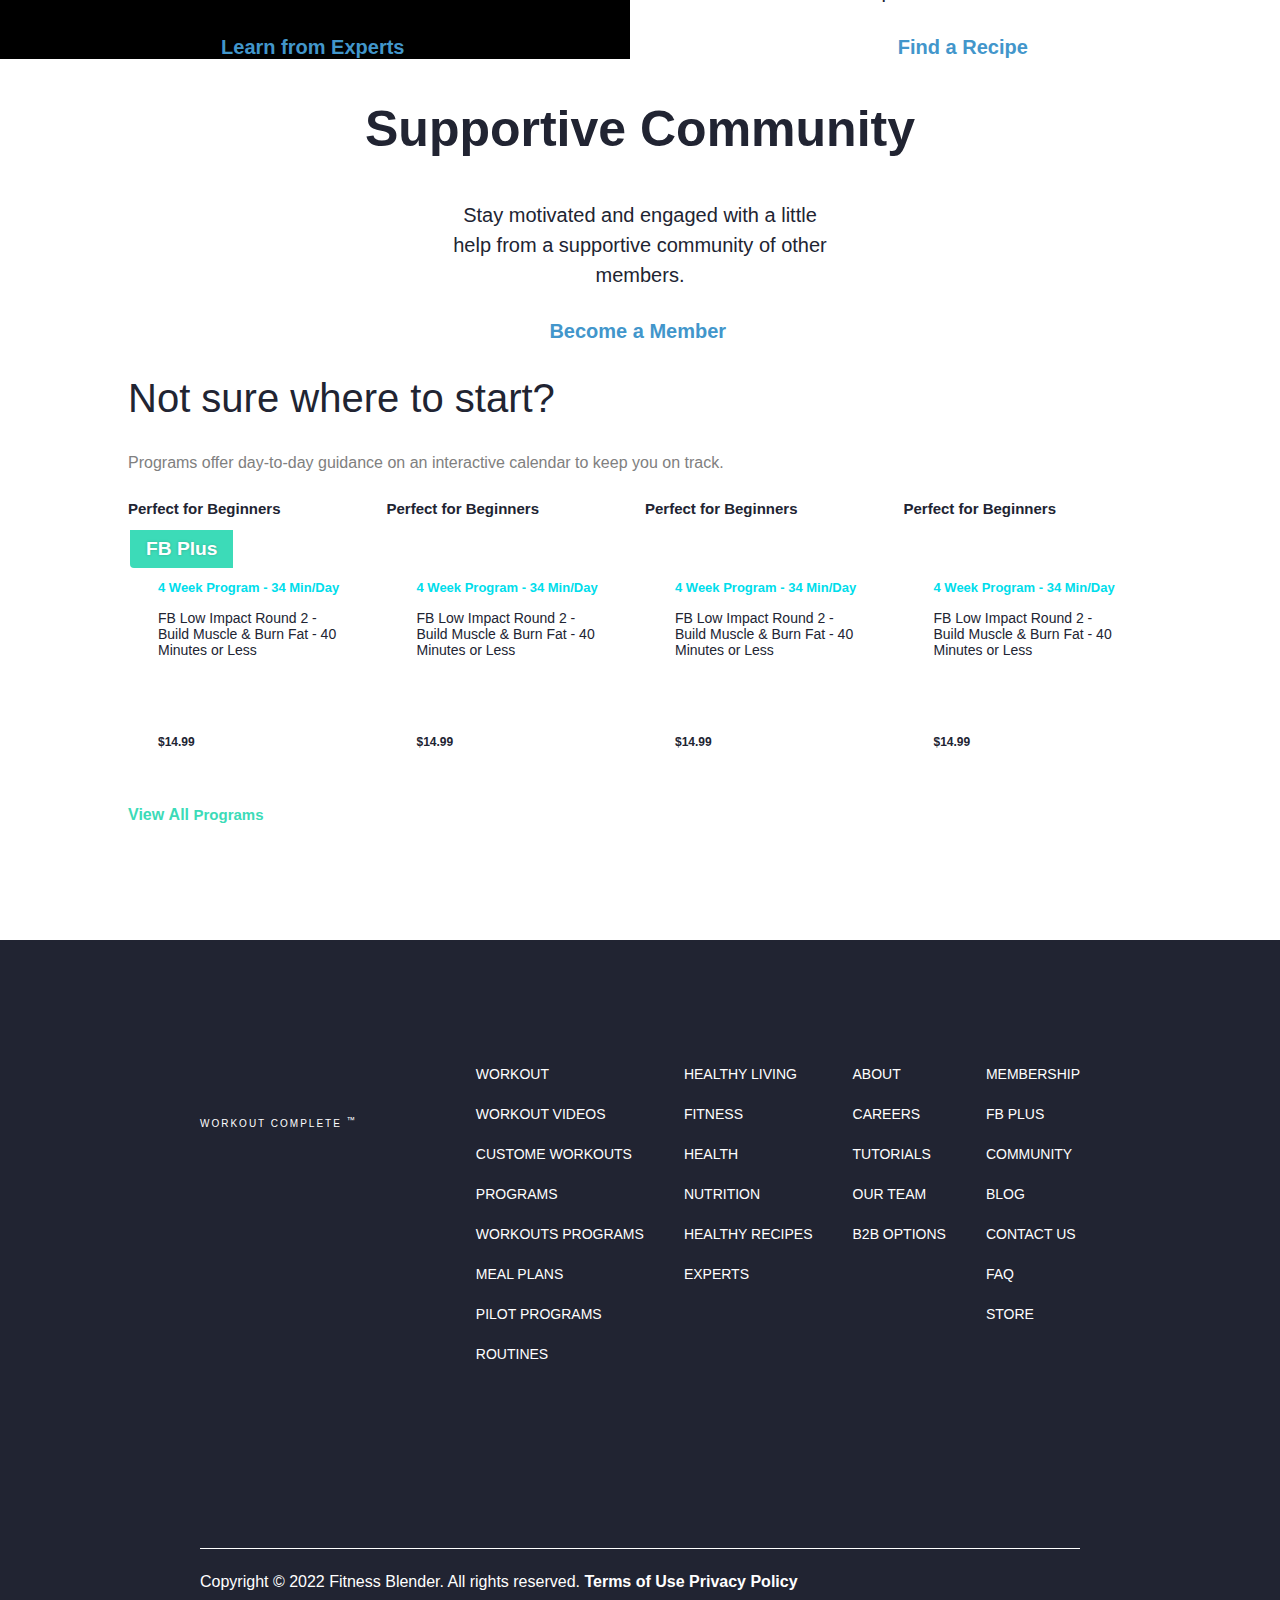
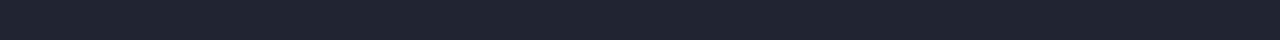
==== commit 245e362d: "add into day5" ====
--- a/index.html
+++ b/index.html
@@ -9,6 +9,7 @@
     <link rel="stylesheet" href="./Styles/navbar.css">
     <link rel="stylesheet" href="./Styles/index.css">
     <link rel="stylesheet" href="./Styles/footer.css">
+    <link rel="stylesheet" href="./Styles/media-queries.css">
     <script src="./Scripts/index.js"></script>
 </head>
 <body>
@@ -71,12 +72,23 @@
             </ul>
     
             <div id="menu-controls">
-                <div id="signin" onmouseover="myfun()">
+                <div id="signin" class="active">
+                    
                     <span class="hi-text">Hi! Sign in</span>
                     <span>MY FITNESS
                     <i class="fa-sharp fa-solid fa-caret-down"></i>
 
                     </span>
+                    <div class="menu-signin">
+                        <div class="menu-sign-block">
+                            <ul>
+                                <li>JOIN FOR FREE!</li>
+                                <li><p>Join for free and start building and tracking your workouts, get support from other Fitness Blender members and more!</p></li>
+                                <li><a href="./join.html"><button class="btn-join">Join</button></a></li>
+                                <li><a href="./login.html"><button class="btn-in">Sign In</button></a></li>
+                            </ul>
+                        </div>
+                    </div>
 
                 </div>
                 <div class="search">
@@ -205,7 +217,7 @@
                                 <span class="eyebrow">
                                     4 Week Program
                                      - 34 Min/Day</span>
-                                     <h3 class="">
+                                     <h3 class="eye">
                                         FB Low Impact Round 2 - Build Muscle &amp; Burn Fat - 40 Minutes or Less
                                                 </h3>
                             </div>
@@ -224,7 +236,6 @@
                     <h2 class="catogary">Perfect for Beginners</h2>
                     <div class="containt-items">
                      <a class="contents" href="">
-                     <div class="exclusive-item">FB Plus</div>
                          <div class="content-info">
                              <div class="content-thumnail">
                                  <img src="https://d18zdz9g6n5za7.cloudfront.net/plan/320/320-o_29_4-week-fb-blend-burn-fat-build-muscle-tone-35-or-55-minutes-a-day.jpg" alt="">
@@ -233,7 +244,7 @@
                                  <span class="eyebrow">
                                      4 Week Program
                                       - 34 Min/Day</span>
-                                      <h3 class="">
+                                      <h3 class="eye">
                                          FB Low Impact Round 2 - Build Muscle &amp; Burn Fat - 40 Minutes or Less
                                                  </h3>
                              </div>
@@ -252,7 +263,6 @@
                     <h2 class="catogary">Perfect for Beginners</h2>
                     <div class="containt-items">
                      <a class="contents" href="">
-                     <div class="exclusive-item">FB Plus</div>
                          <div class="content-info">
                              <div class="content-thumnail">
                                  <img src="https://d18zdz9g6n5za7.cloudfront.net/plan/320/320-o_28_fb-30-4-week-fat-loss-program-for-busy-people-round-4.jpg" alt="">
@@ -261,7 +271,7 @@
                                  <span class="eyebrow">
                                      4 Week Program
                                       - 34 Min/Day</span>
-                                      <h3 class="">
+                                      <h3 class="eye">
                                          FB Low Impact Round 2 - Build Muscle &amp; Burn Fat - 40 Minutes or Less
                                                  </h3>
                              </div>
@@ -280,7 +290,6 @@
                     <h2 class="catogary">Perfect for Beginners</h2>
                     <div class="containt-items">
                      <a class="contents" href="">
-                     <div class="exclusive-item">FB Plus</div>
                          <div class="content-info">
                              <div class="content-thumnail">
                                  <img src="https://d18zdz9g6n5za7.cloudfront.net/plan/320/320-o_7_fb-bodyweight-bodyweight-only-fat-loss-program.jpg" alt="">
@@ -289,7 +298,7 @@
                                  <span class="eyebrow">
                                      4 Week Program
                                       - 34 Min/Day</span>
-                                      <h3 class="">
+                                      <h3 class="eye">
                                          FB Low Impact Round 2 - Build Muscle &amp; Burn Fat - 40 Minutes or Less
                                                  </h3>
                              </div>
@@ -320,7 +329,7 @@
         <div class="container">
             <h2 id="dark">
                 <a id="anch" href="">Fitness Blender</a>
-                <p>WORKOUT COMPLETE
+                <p class="brand-para">WORKOUT COMPLETE
                     <sup>™</sup>
                 </p>
             </h2>
@@ -413,13 +422,17 @@
                 </ul>
             </div>
         </div>
-        <div class="container">
+        <hr>
+        <div class="container2">
             <div class="end">
-                <p>
-                    Copyright © 2022 Fitness Blender. All rights reserved.
-                    <a class="anch" href="">Terms of Use</a>
-                    <a class="anch" href="">Privacy Policy</a>
-                </p>
+                <div class="left">
+                    <p>
+                        Copyright © 2022 Fitness Blender. All rights reserved.
+                        <a class="anch" href="">Terms of Use</a>
+                        <a class="anch" href="">Privacy Policy</a>
+                    </p>
+                </div>
+               <div class="right">
                 <ul class="end_smicons">
                     <li>
                         <a class="anch" href="https://www.youtube.com/user/FitnessBlender">
@@ -448,6 +461,7 @@
                         </a>
                     </li>
                 </ul>
+               </div>
             </div>
         </div>
 
--- a/Styles/navbar.css
+++ b/Styles/navbar.css
@@ -6,6 +6,7 @@
     font-family:"Maison Neue","Helvetica Neue",Helvetica,Arial,"Lucida Grande",sans-serif;
 
 }
+
 #navbar{
     width: 100%;
     height: 100px;
@@ -27,6 +28,7 @@
     display: flex;
     background-color: white;
     color: black;  
+    height: 100%;
 }
 
 .nav_list{
@@ -52,6 +54,7 @@
     display: flex;
     gap: 20px;
     align-items: center;
+    height: 100%;
 }
 #signin>span{
     display: block;
@@ -77,4 +80,45 @@
 .sticky + .content{
     padding-top: 100px;
 }
+/* sign in submenu */
+#signin{
+    padding-top: 33px;
+    padding-bottom: 33px;
+}
+.active:hover{
+    z-index: 4;
+}
+.menu-signin{
+    display: none;
+    background-color: #212432;
+    color: #fff;
+    margin-top: 32px;
+    width: 300px;
+    height: 350px;
+}
+#signin:hover .menu-signin{
+    display: block;
+    position: absolute;
+}
+#signin:hover .menu-sign-block>ul{
+    display: block;
+}
+.menu-sign-block>ul{
+    text-align: left;
+    padding: 40px;
+    line-height: 20px;
+}
+.menu-sign-block>ul>li{
+    margin-top: 20px;
+    margin-bottom: 20px;
+}
+.btn-join, .btn-in{
+    padding: 5px 15px;
+    width: 100%;
+}
+.btn-join{
+    background-color: #4296CB;
+    color: #fff;
+}    
 
+
--- a/Styles/index.css
+++ b/Styles/index.css
@@ -156,11 +156,9 @@
 
  .bottom-cards-section{
   
-  border: 1px solid red;
  }
  .bottom-cards-box{
   width: 80%;
-  border: 1px solid red;
   height: max-content;
   margin: auto;
   
@@ -170,10 +168,10 @@
   display: grid;
   grid-template-columns: repeat(4,1fr);
   grid-template-rows: max-content;
+  gap: 10px;
  }
  .exclusive-item{
   position: absolute;
-  overflow-wrap: normal;
   /* top: 0;
   right: 0; */
   background: #3cdbb8;
@@ -186,4 +184,42 @@
   border-bottom: 2px solid #ffffff;
   border-left: 2px solid #ffffff;
  }
- 
+.bottom-heading{
+  font-size: 40px;
+  font-weight: 100;
+} 
+.catogary{
+  font-size: 15px;
+}
+.bottom-para{
+  font-size: 16px;
+  color: gray;
+  font-weight: 100
+}
+.content-details{
+  padding: 30px;
+}
+.eyebrow{
+  font-size: small;
+  color: #00DDEB;
+}
+.eye{
+  font-size: 14px;
+  font-weight: 100;
+}
+.content-action{
+  padding: 30px;
+}
+.price{
+  font-size: 12px;
+  font-weight: 600;
+}
+.all-programs a{
+  color: #3cdbb8;
+  margin-top: 50ox;
+}
+.content{
+  margin-bottom: 100px;
+}
+
+/* media queries  */--- a/Styles/footer.css
+++ b/Styles/footer.css
@@ -4,6 +4,7 @@
     padding-right: 200px;
     background-color: #212432;
     color: white;
+    height: 600px;
 }
 #dark #anch{
     
@@ -19,25 +20,46 @@
 }
 .container{
     display: flex;
-    height: max-content;
+    justify-content: space-between;
+    height: 500px;
 }
 .footer_nav>ul>li>a{
     color: #fff;
+    font-weight: 100;
    
+}
+.footer_nav a{
+    font-weight: 100;
+
 }
 .fut_ul{
     /* vertical-align: middle; */
     display: block;
-    line-height: 30px;
+    
+    line-height: 40px;
 
 }
 .footer_nav{
     display: flex;
+    font-size: 14px;
+    
 }
 .anch{
     color: #fff;
 }
+
+.brand-para{
+    font-size: 10px;
+    font-weight: 100;
+    letter-spacing: 2px;
+}
 .end{
     display: flex;
     justify-content: space-between;
+    align-self: end;
+}
+hr{
+    border: 0;
+    background-color: #fff;
+    height: 1px;
 }--- a/Styles/media-queries.css
+++ b/Styles/media-queries.css
@@ -0,0 +1,6 @@
+/* -----------media - queries--((medium size))-------- */
+@media all and (min-width:551px) and (max-width:720px){
+
+
+    
+}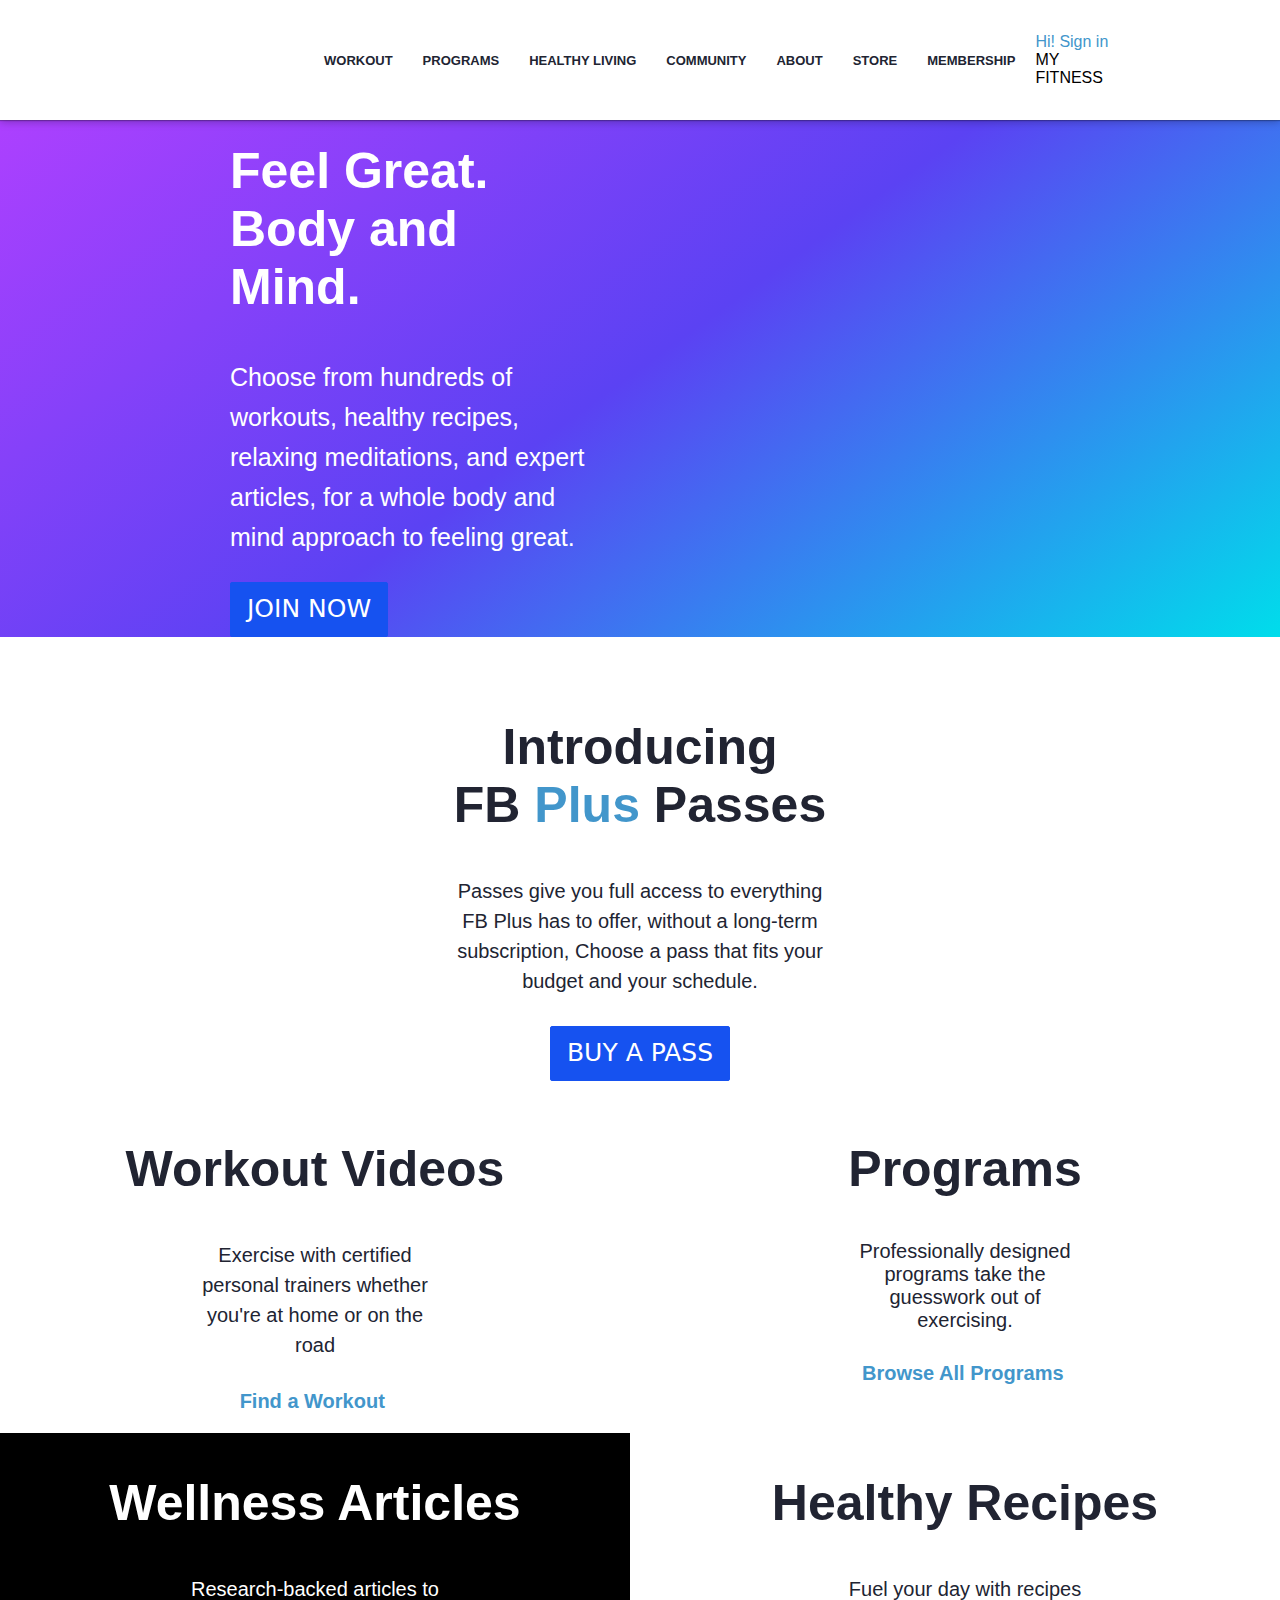
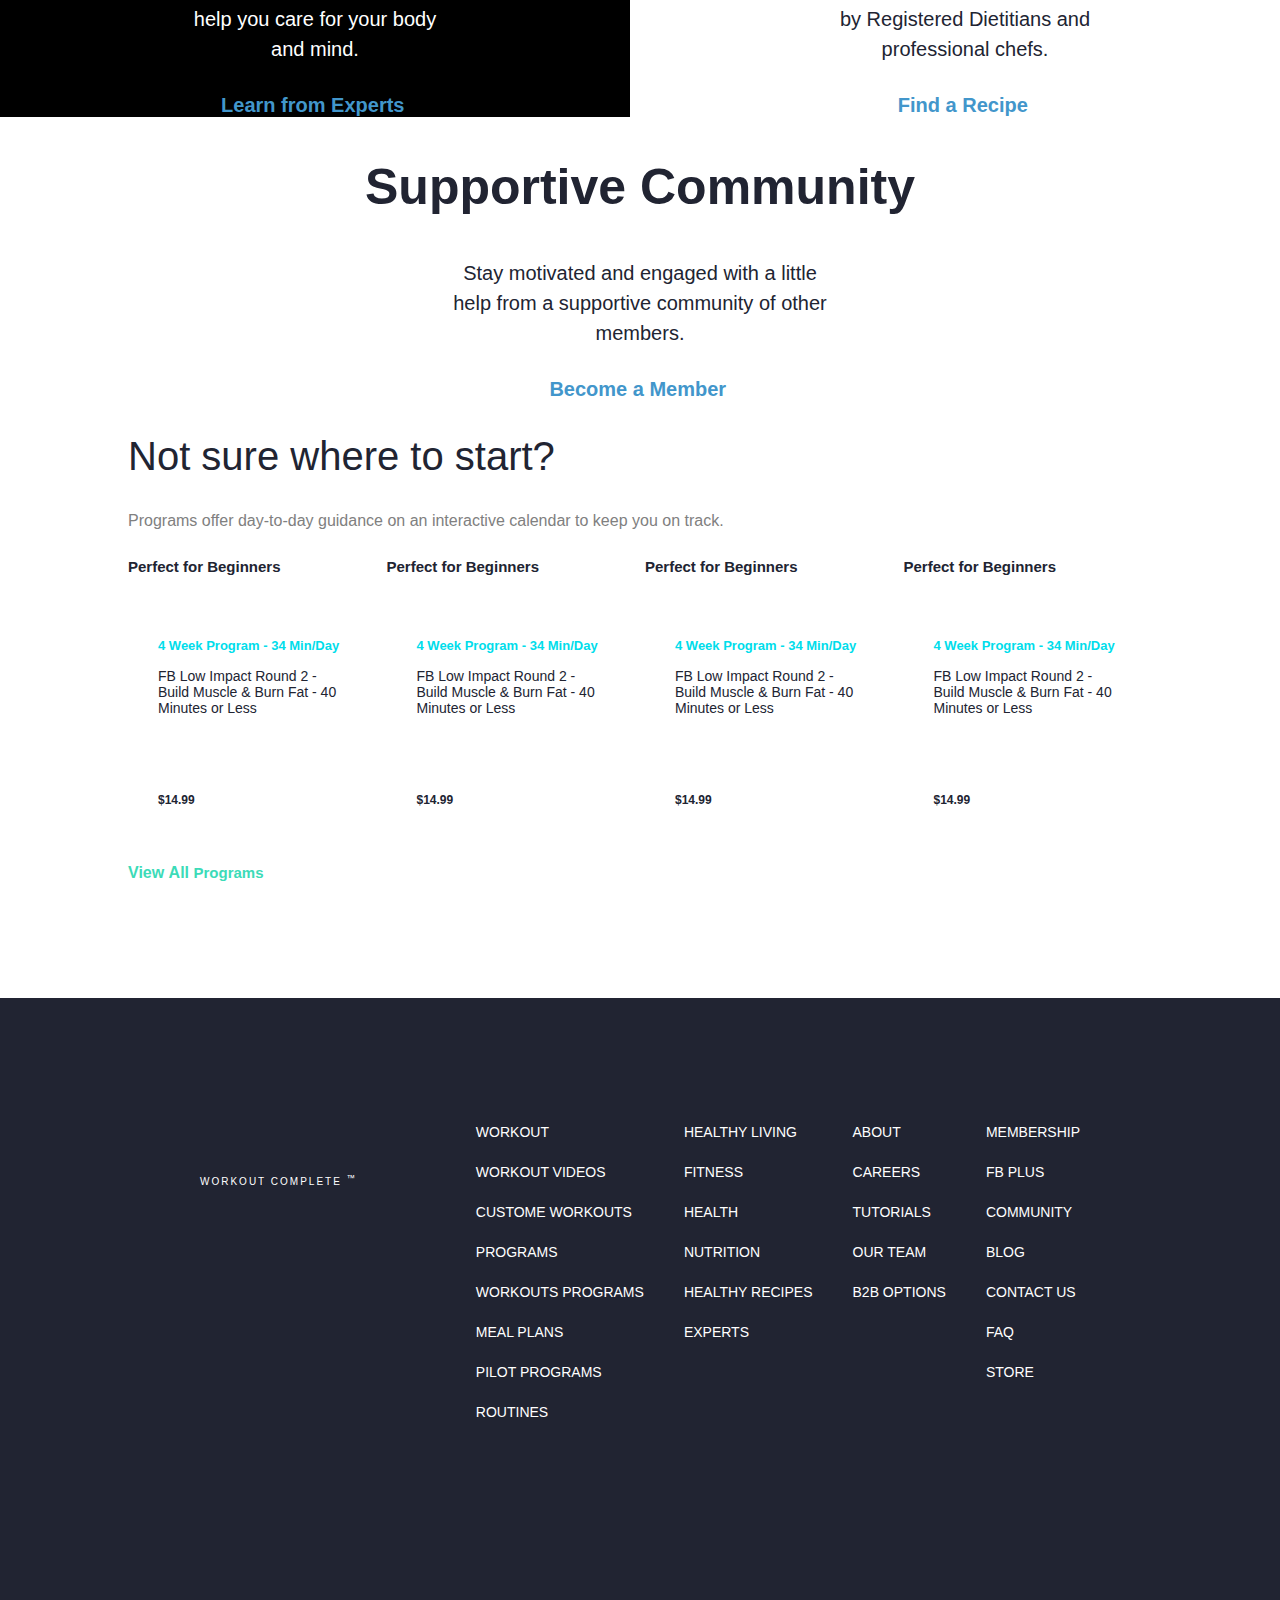
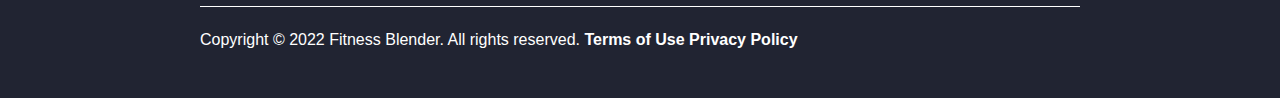
==== commit ef28cfc5: "Merge pull request #15 from prathmesh49/day5" ====
--- a/index.html
+++ b/index.html
@@ -10,21 +10,21 @@
     <link rel="stylesheet" href="./Styles/index.css">
     <link rel="stylesheet" href="./Styles/footer.css">
     <link rel="stylesheet" href="./Styles/media-queries.css">
-    <script src="./Scripts/index.js"></script>
 </head>
 <body>
    
     <!-- navigation bar  -->
-    <header id="navbar" class="sticky">
+    <header id="navbar" class="sticky ">
         <div class="nav_bar">
             <div id="brand">
                 <h1>
                     <a href="./index.html">fitness blender</a>
                 </h1>
             </div>
-            <ul class="nav_list">
-                <li><a class="flecs" href="">
-                    <span>WORKOUT 
+            <div class="burgerNav vClass disBlck">
+            <ul class="nav_list ">
+                <li><a class="flecs" href="">
+                    <span class="colo">WORKOUT 
                     <i class="fa-sharp fa-solid fa-caret-down"></i>
 
                     </span>
@@ -33,7 +33,7 @@
                     
                 </li>
                 <li><a class="flecs" href="">
-                    <span>PROGRAMS 
+                    <span class="colo">PROGRAMS 
                     <i class="fa-sharp fa-solid fa-caret-down"></i>
 
                     </span>
@@ -41,45 +41,45 @@
                 </a>
                 </li>
                 <li><a class="flecs" href="">
-                    <span>HEALTHY LIVING 
+                    <span class="colo">HEALTHY LIVING 
                     <i class="fa-sharp fa-solid fa-caret-down"></i>
 
                     </span>
                 </a>
                 </li>
                 <li><a class="flecs" href="">
-                    <span>COMMUNITY 
+                    <span class="colo">COMMUNITY 
                     <i class="fa-sharp fa-solid fa-caret-down"></i>
 
                     </span>
                 </a>
                 </li>
                 <li><a class="flecs" href="">
-                    <span>ABOUT 
+                    <span class="colo">ABOUT 
                     <i class="fa-sharp fa-solid fa-caret-down"></i>
 
                     </span>
                    </a>
                 </li>
                 <li><a class="flecs" href="">
-                    <span>STORE </span>
+                    <span class="colo">STORE </span>
                    </a>
                 </li>
                 <li><a class="flecs" href="./join.html">
-                    <span>MEMBERSHIP </span>
+                    <span class="colo">MEMBERSHIP </span>
                   </a>
                 </li>
             </ul>
     
-            <div id="menu-controls">
-                <div id="signin" class="active">
+            <div id="menu-controls" class="disBlck">
+                <div id="signin" class="active disBlck">
                     
                     <span class="hi-text">Hi! Sign in</span>
-                    <span>MY FITNESS
-                    <i class="fa-sharp fa-solid fa-caret-down"></i>
-
-                    </span>
-                    <div class="menu-signin">
+                    <span class="colo">MY FITNESS
+                    <i class="fa-sharp fa-solid fa-caret-down"></i>
+
+                    </span>
+                    <div class="menu-signin ">
                         <div class="menu-sign-block">
                             <ul>
                                 <li>JOIN FOR FREE!</li>
@@ -91,16 +91,16 @@
                     </div>
 
                 </div>
-                <div class="search">
+                <div class="search disBlck">
                     <a href="">
-                        <span>
+                        <span class="colo">
                             <i class="fa-sharp fa-solid fa-magnifying-glass"></i>
                         </span>
                     </a>
                 </div>
-                <div class="shop">
+                <div class="shop disBlck">
                     <a href="">
-                        <span>
+                        <span class="colo"> 
                             <i class="fa-sharp fa-solid fa-bag-shopping"></i> 
                         </span>
                     </a>
@@ -108,7 +108,12 @@
     
             </div>
         </div>
-        
+        <div class="burger vbur disBlck">
+            <div class="line"></div>
+            <div class="line"></div>
+            <div class="line"></div>
+        </div>
+    </div>
     </header>
     <!-- discription bar -->
     <div class="content">
@@ -145,8 +150,8 @@
         <div>
             <button class="button-26">BUY A PASS</button>
         </div>
-        <div>
-        <img src="https://cloudfront.fitnessblender.com/assets/img/homepage/passes-720.webp" alt="">
+        <div id="fb-img">
+        <img  src="https://cloudfront.fitnessblender.com/assets/img/homepage/passes-720.webp" alt="">
 
         </div>
     </div>
@@ -208,7 +213,6 @@
                     <h2 class="catogary">Perfect for Beginners</h2>
                    <div class="containt-items">
                     <a class="contents" href="">
-                    <div class="exclusive-item">FB Plus</div>
                         <div class="content-info">
                             <div class="content-thumnail">
                                 <img src="https://d18zdz9g6n5za7.cloudfront.net/plan/320/320-o_31_fb-low-impact-round-2-fat-loss-program-40-minutes-or-less.jpg" alt="">
@@ -466,6 +470,7 @@
         </div>
 
     </footer>
+    <script src="./Scripts/index.js"></script>
     
 </body>
 </html>
--- a/Styles/navbar.css
+++ b/Styles/navbar.css
@@ -8,9 +8,11 @@
 }
 
 #navbar{
+    position: absolute;
     width: 100%;
-    height: 100px;
+    height: max-content;
     background-color: white;
+    display: flex;
     color: black;
     overflow: visible;
     box-shadow: rgba(0, 0, 0, 0.25) 0px 0.0625em 0.0625em, rgba(0, 0, 0, 0.25) 0px 0.125em 0.5em, rgba(255, 255, 255, 0.1) 0px 0px 0px 1px inset;
@@ -28,9 +30,12 @@
     display: flex;
     background-color: white;
     color: black;  
-    height: 100%;
+    height: max-content;
 }
-
+.burgerNav{
+    display: flex;
+    justify-content: space-around;
+}
 .nav_list{
     align-items: center;
     justify-content: space-around;
@@ -51,10 +56,11 @@
     font-weight: bold;
 }
 #menu-controls{
+    margin-left: 20px;
     display: flex;
     gap: 20px;
     align-items: center;
-    height: 100%;
+    height: max-content;
 }
 #signin>span{
     display: block;
@@ -121,4 +127,18 @@
     color: #fff;
 }    
 
-
+.burger{
+    position: absolute;
+    cursor: pointer;
+    right: 5%;
+    top: 15px;
+}
+.line{
+    width: 33px;
+    background-color: black;
+    height: 4px;
+    margin: 5px 5px;
+}
+.vbur{
+    display: none;
+}
--- a/Styles/index.css
+++ b/Styles/index.css
@@ -18,7 +18,7 @@
     padding-left: 200px;
     padding-right: 200px;
     display: grid;
-    grid-template-columns: repeat(2,50%);
+    grid-template-columns: repeat(2,1fr);
     gap: 20px;
     align-items: center;
     background-image: linear-gradient(144deg,#AF40FF, #5B42F3 50%,#00DDEB);
@@ -154,9 +154,7 @@
 
  /* bottom cards section   */
 
- .bottom-cards-section{
-  
- }
+
  .bottom-cards-box{
   width: 80%;
   height: max-content;
@@ -172,8 +170,7 @@
  }
  .exclusive-item{
   position: absolute;
-  /* top: 0;
-  right: 0; */
+ 
   background: #3cdbb8;
   color: #ffffff;
   font-weight: bold;
--- a/Styles/media-queries.css
+++ b/Styles/media-queries.css
@@ -1,6 +1,332 @@
 /* -----------media - queries--((medium size))-------- */
-@media all and (min-width:551px) and (max-width:720px){
-
-
-    
-}+@media all and (min-width:551px) and (max-width:1120px){
+
+    /* navbar */
+    body{
+        margin: 0px;
+        padding: 0px;
+
+    }
+    .sticky{
+        position: sticky;
+        top: 0;
+        width: 100%;
+    }
+    .nav_bar{
+        width: 100%;
+        text-align: center;
+        background-color: transparent;
+        margin: 0px;
+        padding-left: 10px;
+
+        color: #fff;
+
+        display: flex;
+        justify-content: space-between;
+    }
+    #navbar{
+       
+        height: 80px;
+        position: sticky;
+        margin: 0px;
+        padding: 0px;
+        display: flex;
+        color: #fff;
+
+
+    }
+    .nav_list{
+        flex-direction: column;
+        color: #fff;
+
+    }
+    
+    #menu-controls{
+        width: max-content;
+        margin: auto;
+        color: #fff;
+
+        
+    }
+   
+    .menu-sign-block>ul{
+        text-align: left;
+        padding-left: 10px;
+        line-height: 15px;
+        color: #fff;
+
+    }
+    .menu-sign-block>ul>li{
+        margin-top: 0px;
+        color: #fff;
+
+        margin-bottom: 20px;
+    }
+    .menu-signin{
+        display: none;
+        background-color: #212432;
+        color: #fff;
+        margin-top: 32px;
+        width: 400px;
+        height: 300px;
+    }
+    #signin:hover .menu-signin{
+        display: block;
+        position: absolute;
+    }
+    #signin:hover .menu-sign-block>ul{
+        display: block;
+    }
+    
+    .colo{
+        color: #fff;
+
+    }
+    
+    .content{
+        padding: 0px;
+        margin: 0px;
+    }
+    .sticky + .content{
+        padding-top: 0px;
+    }
+    .burgerNav {
+        width: 250px;
+        height: 500px;
+        align-self: end;
+        background-color: #212432;
+        right: 0px;
+        top: 0px;
+        color: #fff;
+        padding-top: 100px;
+    }
+    .disBlck{
+        display: block;
+
+    }
+    .vClass{
+        display: none;
+    }
+    /* end navbar */
+   
+
+    /* content start*/
+    #join-banner{
+        padding: 50px;
+        grid-template-columns: repeat(1,1fr);
+        text-align: center;
+    }
+    .highlight-p{
+        width: 60%;
+    }
+    #fb-img{
+        width: 80%;
+    }
+
+    #mid-cards{
+        grid-template-columns: repeat(1,1fr);
+
+    }
+    .bottom-cards{
+        display: grid;
+        grid-template-columns: repeat(2,1fr);
+        grid-template-rows: max-content;
+        gap: 10px;
+       }
+
+
+    /* end content----------- */
+
+    /* footer start------ */
+
+    #footer{
+        padding: 50px;
+    }
+    .brand-para{
+        font-size: 8px;
+        font-weight: 100;
+        letter-spacing: 1px;
+    }
+    .fut_ul{
+        display: block;
+        font-size: 10px;
+        line-height: 20px;
+        font-weight: 100;
+    }
+    .left{
+        font-size: 10px;
+    }
+}
+
+/* small size media queries */
+ @media all and (min-width: 320px) and (max-width: 550px){
+    body{
+        margin: 0px;
+        padding: 0px;
+
+    }
+    .sticky{
+        position: sticky;
+        top: 0;
+        width: 100%;
+    }
+    .nav_bar{
+        width: 100%;
+        text-align: center;
+        background-color: transparent;
+        margin: 0px;
+        padding-left: 10px;
+
+        color: #fff;
+
+        display: flex;
+        justify-content: space-between;
+    }
+    #navbar{
+       
+        height: 80px;
+        position: sticky;
+        margin: 0px;
+        padding: 0px;
+        display: flex;
+        color: #fff;
+
+
+    }
+    .nav_list{
+        flex-direction: column;
+        color: #fff;
+
+    }
+    
+    #menu-controls{
+        width: max-content;
+        margin: auto;
+        color: #fff;
+
+        
+    }
+   
+    .menu-sign-block>ul{
+        text-align: left;
+        padding-left: 10px;
+        line-height: 15px;
+        color: #fff;
+
+    }
+    .menu-sign-block>ul>li{
+        margin-top: 0px;
+        color: #fff;
+
+        margin-bottom: 20px;
+    }
+    .menu-signin{
+        display: none;
+        background-color: #212432;
+        color: #fff;
+        margin-top: 32px;
+        width: 400px;
+        height: 300px;
+    }
+    #signin:hover .menu-signin{
+        display: block;
+        position: absolute;
+    }
+    #signin:hover .menu-sign-block>ul{
+        display: block;
+    }
+    
+    .colo{
+        color: #fff;
+
+    }
+    
+    .content{
+        padding: 0px;
+        margin: 0px;
+    }
+    .sticky + .content{
+        padding-top: 0px;
+    }
+    .burgerNav {
+        width: 250px;
+        height: 500px;
+        align-self: end;
+        background-color: #212432;
+        right: 0px;
+        top: 0px;
+        color: #fff;
+        padding-top: 100px;
+    }
+    .disBlck{
+        display: block;
+
+    }
+    .vClass{
+        display: none;
+    }
+    /* end navbar */
+   
+
+    /* content start*/
+    #join-banner{
+        padding: 50px;
+        grid-template-columns: repeat(1,1fr);
+        text-align: center;
+    }
+    .highlight-p{
+        width: 60%;
+    }
+    #fb-img{
+        width: 80%;
+    }
+
+    #mid-cards{
+        grid-template-columns: repeat(1,1fr);
+
+    }
+    .bottom-cards{
+        display: grid;
+        grid-template-columns: repeat(1,1fr);
+        grid-template-rows: max-content;
+        gap: 10px;
+       }
+
+
+    /* end content----------- */
+
+    /* footer start------ */
+
+    #footer{
+        display: block;
+        padding: 50px;
+        height: max-content;
+    }
+    .brand-para{
+        font-size: 8px;
+        font-weight: 100;
+        letter-spacing: 1px;
+    }
+    .fut_ul>li{
+        display: block;
+        font-size: 10px;
+        line-height: 20px;
+        font-weight: 100;
+    }
+    .left{
+        font-size: 10px;
+    }
+    .container{
+        display: block;
+        height: max-content;
+    }
+    .footer_nav{
+        display: block;
+        
+    }
+    .end{
+        /* flex-direction: row-reverse; */
+        display: block;
+    }
+}
+ 